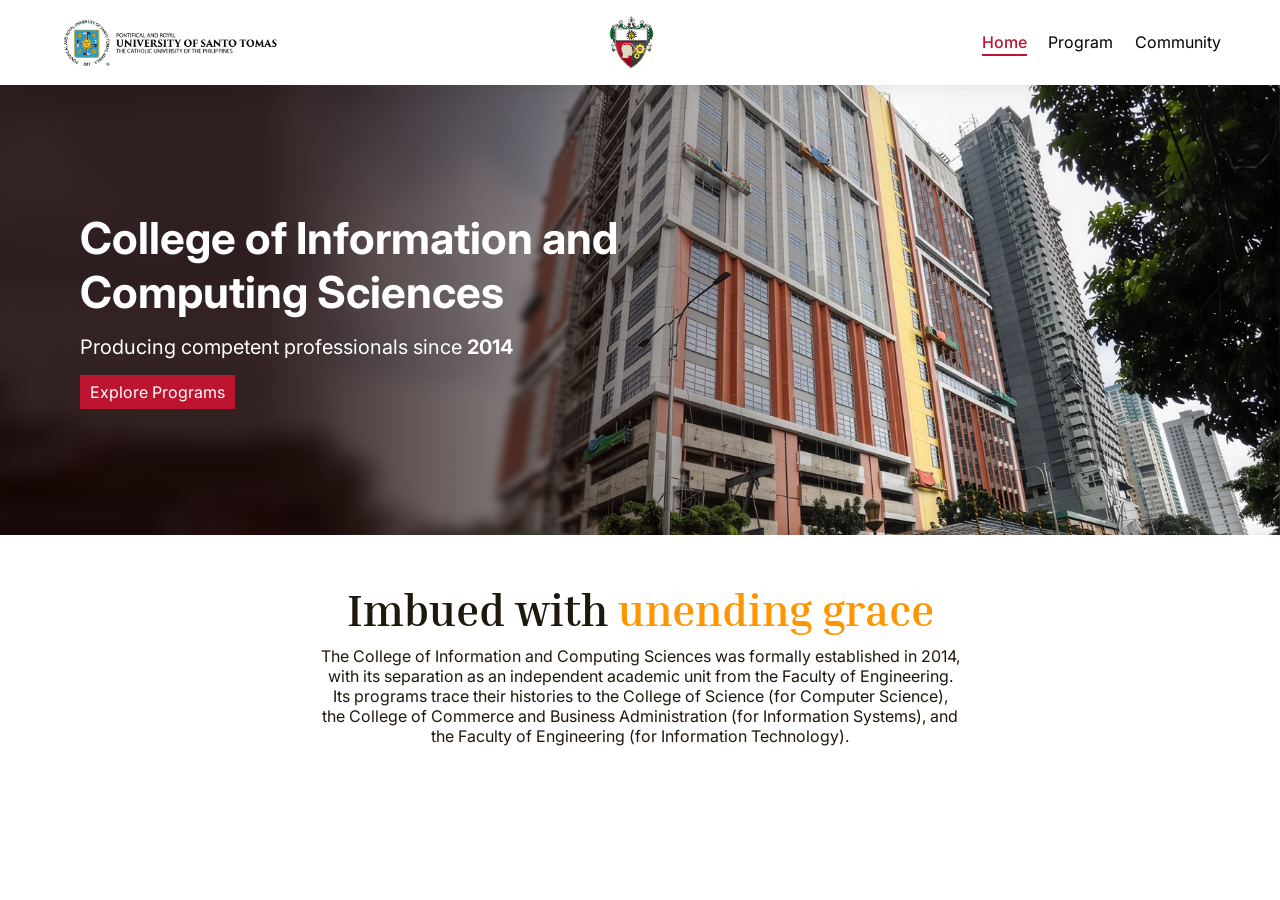
==== index.html @ 69fb6d8c "add button animation, import font, fix global css, add hero and content to index html" ====
<!DOCTYPE html>
<html lang="en">
<head>
    <meta charset="UTF-8">
    <meta name="viewport" content="width=device-width, initial-scale=1.0">
    <title>Home Test | UST CICS</title>
    <link rel="stylesheet" href="./css/global.css">
    <link rel="stylesheet" href="./css/index.css">
    <link rel="preconnect" href="https://fonts.googleapis.com">
    <link rel="preconnect" href="https://fonts.gstatic.com" crossorigin>
    <link href="https://fonts.googleapis.com/css2?family=Inria+Serif:ital,wght@0,300;0,400;0,700;1,300;1,400;1,700&family=Inter:ital,opsz,wght@0,14..32,100..900;1,14..32,100..900&display=swap" rel="stylesheet">
</head>
<body>
    <header>
        <img src="./public/ust logo.png" alt="UST Logo">
        <img src="./public/cics logo.png" alt="CICS Logo">
        <div class="headlinkcont">
            <div class="headlinkselected headlink">
                <a href="#">Home</a>
                <span class="selectedunderline underline"></span>
            </div>
            <div class="headlink">
                <a href="program">Program</a>
                <span class="underline"></span>
            </div>
            <div class="headlink">
                <a href="community">Community</a>
                <span class="underline"></span>
            </div>
        </div>
    </header>

    <section class="hero">
        <div class="bgGradient"></div>
        <div class="heroText">
            <h1>College of Information and Computing Sciences</h1>
            <p>Producing competent professionals since <b>2014</b></p>
            <div class="cta-button">
                <a href="#">Explore Programs</a>
                <span class="underline-button"></span>
            </div>
        </div>
    </section>
    <section class="aboutCICS">
        <div class="unending-grace-section">
            <h1>Imbued with <span class="yellowText">unending grace</span></h1>
            <p>The College of Information and Computing Sciences was formally established in 2014, with its separation as an independent academic unit from the Faculty of Engineering. Its programs trace their histories to the College of Science (for Computer Science), the College of Commerce and Business Administration (for Information Systems), and the Faculty of Engineering (for Information Technology).</p>
        </div>
    </section>
</body>
</html>
---- css/global.css ----
*{
    margin: 0;
    padding: 0;
    box-sizing: border-box;
    font-family: "Inter", sans-serif;
}

a{
    text-decoration: none;
    color: inherit;
}

header{
    display: flex;
    padding: 1rem 3.6875rem;
    justify-content: space-between;
    position: sticky;
    top: 0;
    align-items: center;
    align-self: stretch;
    background: rgba(255, 255, 255, 0.93);
    box-shadow: 0 -6px 29.1px 0 rgba(5, 5, 5, 0.14);
    backdrop-filter: blur(3px);
    flex: 1 0 0;
    z-index: 100;
}

.csslogo{
    width: 100%;
    display: flex;
}

.csslogo img{
    margin: auto;
}

header img{
    height: 3.3rem;
    width: auto;
}

.headlinkcont{
    display: flex;
    gap: 1.35rem;
}

.headlinkselected a{
    color: #BD142F !important;
    font-weight: 500;
}

.headlink{
    position: relative;

}

.headlinkcont a{
    color: #000000;
    text-decoration: none;
    font-size: 1rem;
    position: relative;
}

.selectedunderline {
    width: 100% !important;
}

.underline{
    content: "";
    position: absolute;
    bottom: -0.25rem;
    left: 0;
    width: 0%;
    height: 2px;
    background-color: #BD142F;
    transition: width 0.3s ease-in-out;
}


/* Base state for the active/selected tab */
.selectedunderline {
  width: 100%;
}

/* Hovering on headlink expands or changes the underline */
.headlink:hover .underline {
  width: 100%;
}

.headlink:hover a {
  color: #BD142F;
  text-decoration: none;
}

.cta-button{
    display: flex;
    padding: 0.4375rem 0.625rem;
    justify-content: center;
    align-items: center;
    gap: 0.625rem;
    color: #FFFFFF;
    background: #BD142F;
    cursor: pointer;
    position: relative;
}

.cta-button a{
    transition: .5s;
}

.cta-button:hover a{
    color: #BD142F;
    position: relative;
    z-index: 1;
}

.cta-button:hover{
    background: transparent;
}

.cta-button:hover .underline-button{
    width: 100%;
}
---- css/index.css ----
.hero{
    background-image: url('../public/cics building hero image.png');
    background-size: cover;
    height: 450px;
    display: grid;
    grid-template-columns: 1fr 1fr;
    padding: 0 5rem;
    align-items: center;
    position: relative;
}

.heroText{
    display: flex;
    width: 35rem;
    flex-direction: column;
    align-items: flex-start;
    gap: 1rem;
    position: relative;
    z-index: 1;
}

.heroText h1{
    color: #FFF;
    font-size: 2.75rem;
    font-style: normal;
    font-weight: 700;
    line-height: normal;
}

.heroText p{
    color: #FFF;
    font-size: 1.25rem;
    font-style: normal;
    line-height: normal;
}

.bgGradient{
    left: 0;
    top: 0;
    width: 70%;
    height: 100%;
    transform: scaleX(-1);
    content: " ";
    position: absolute;
    background: linear-gradient(270deg, rgba(20, 1, 1, 0.86) 29.24%, rgba(48, 3, 3, 0.00) 100%);
}

.underline-button{
    position: absolute;
    bottom: 0;
    left: 0;
    width: 0;
    transition: .5s;
    height: 100%;
    background: #fff;
}

.unending-grace-section{
    display: flex;
    max-width: 40rem;
    text-align: center;
    width: 90%;
    padding: 3rem 0;
    flex-direction: column;
    align-items: center;
    gap: 0.625rem;
    margin: auto;
}

.unending-grace-section h1, .unending-grace-section span{
    color: #1F180D;
    text-align: center;
    font-family: "Inria Serif", serif;
    font-size: 2.75rem;
    font-style: normal;
    font-weight: 700;
    line-height: normal;
}

.unending-grace-section span{
    color: #FF9500;
}

.unending-grace-section p{
    color: #1F180D;
    font-size: 1rem;
    font-style: normal;
    font-weight: 400;
    line-height: normal;
}
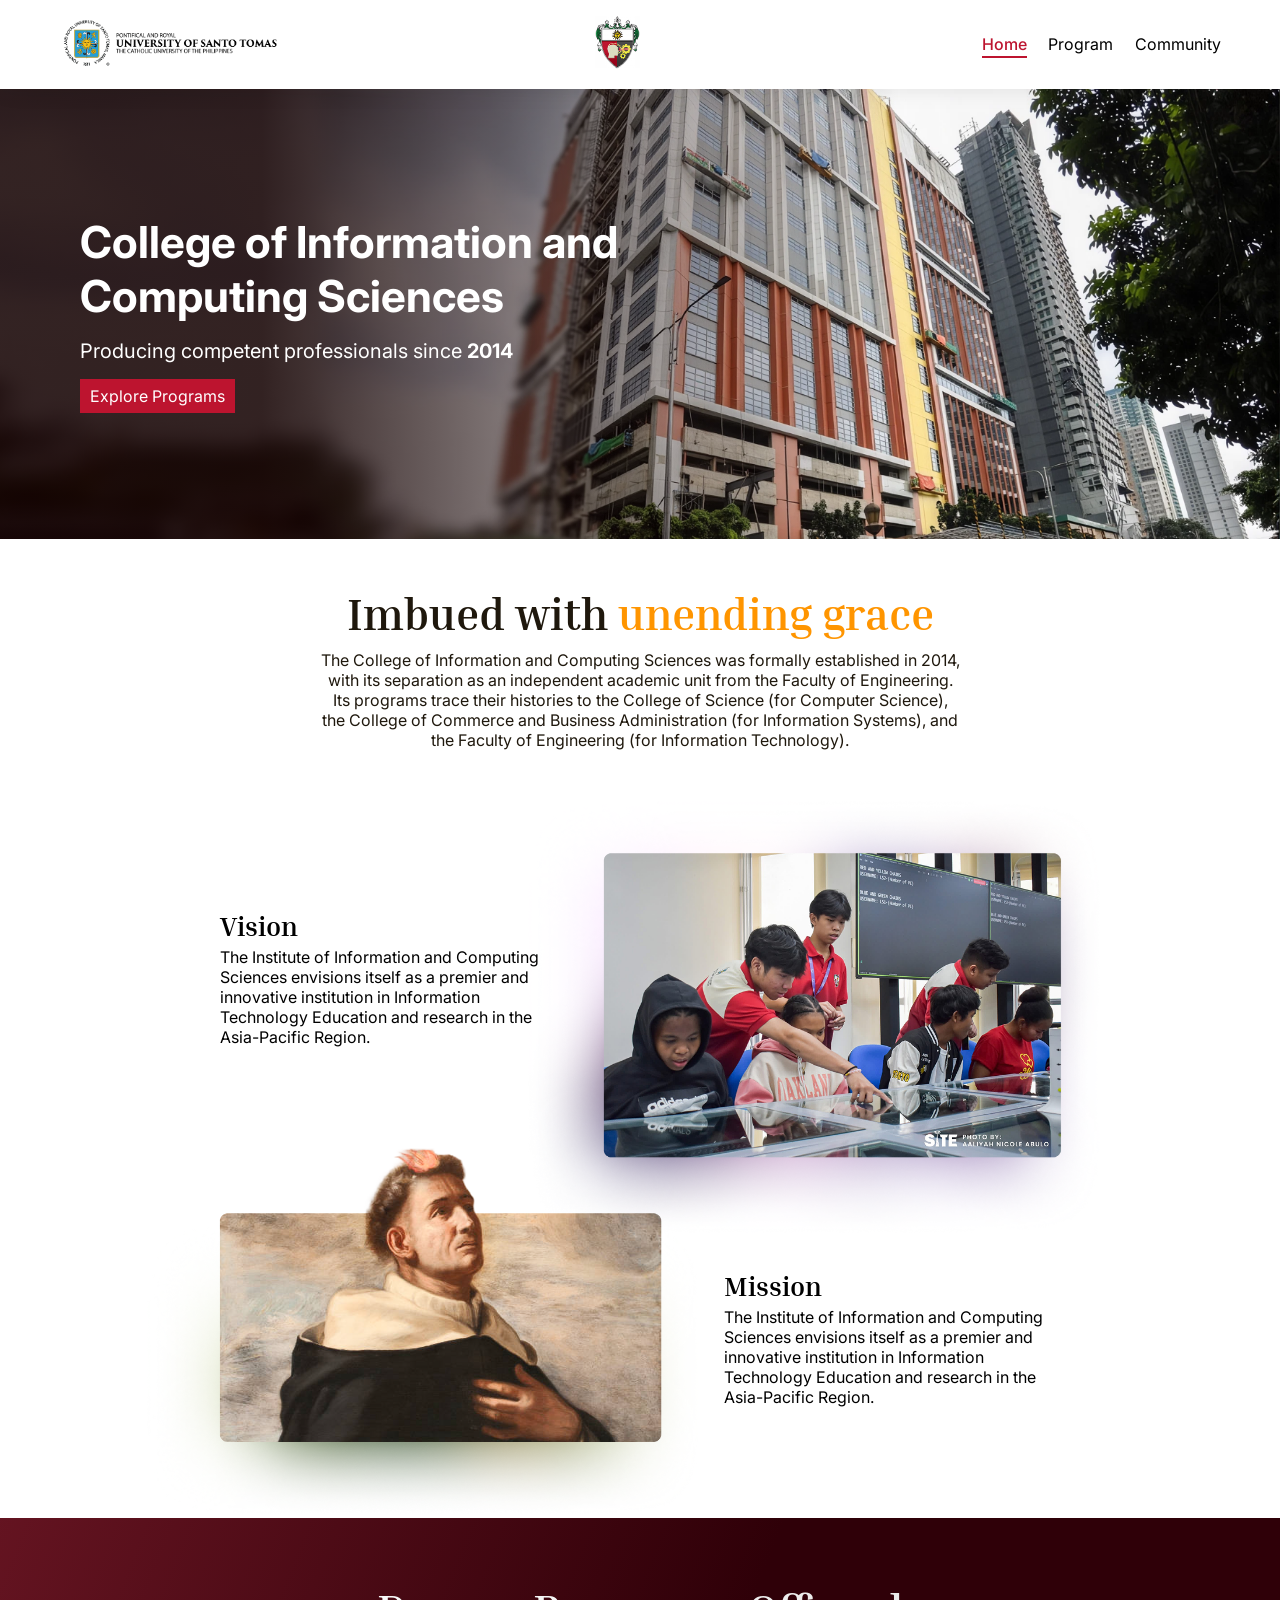
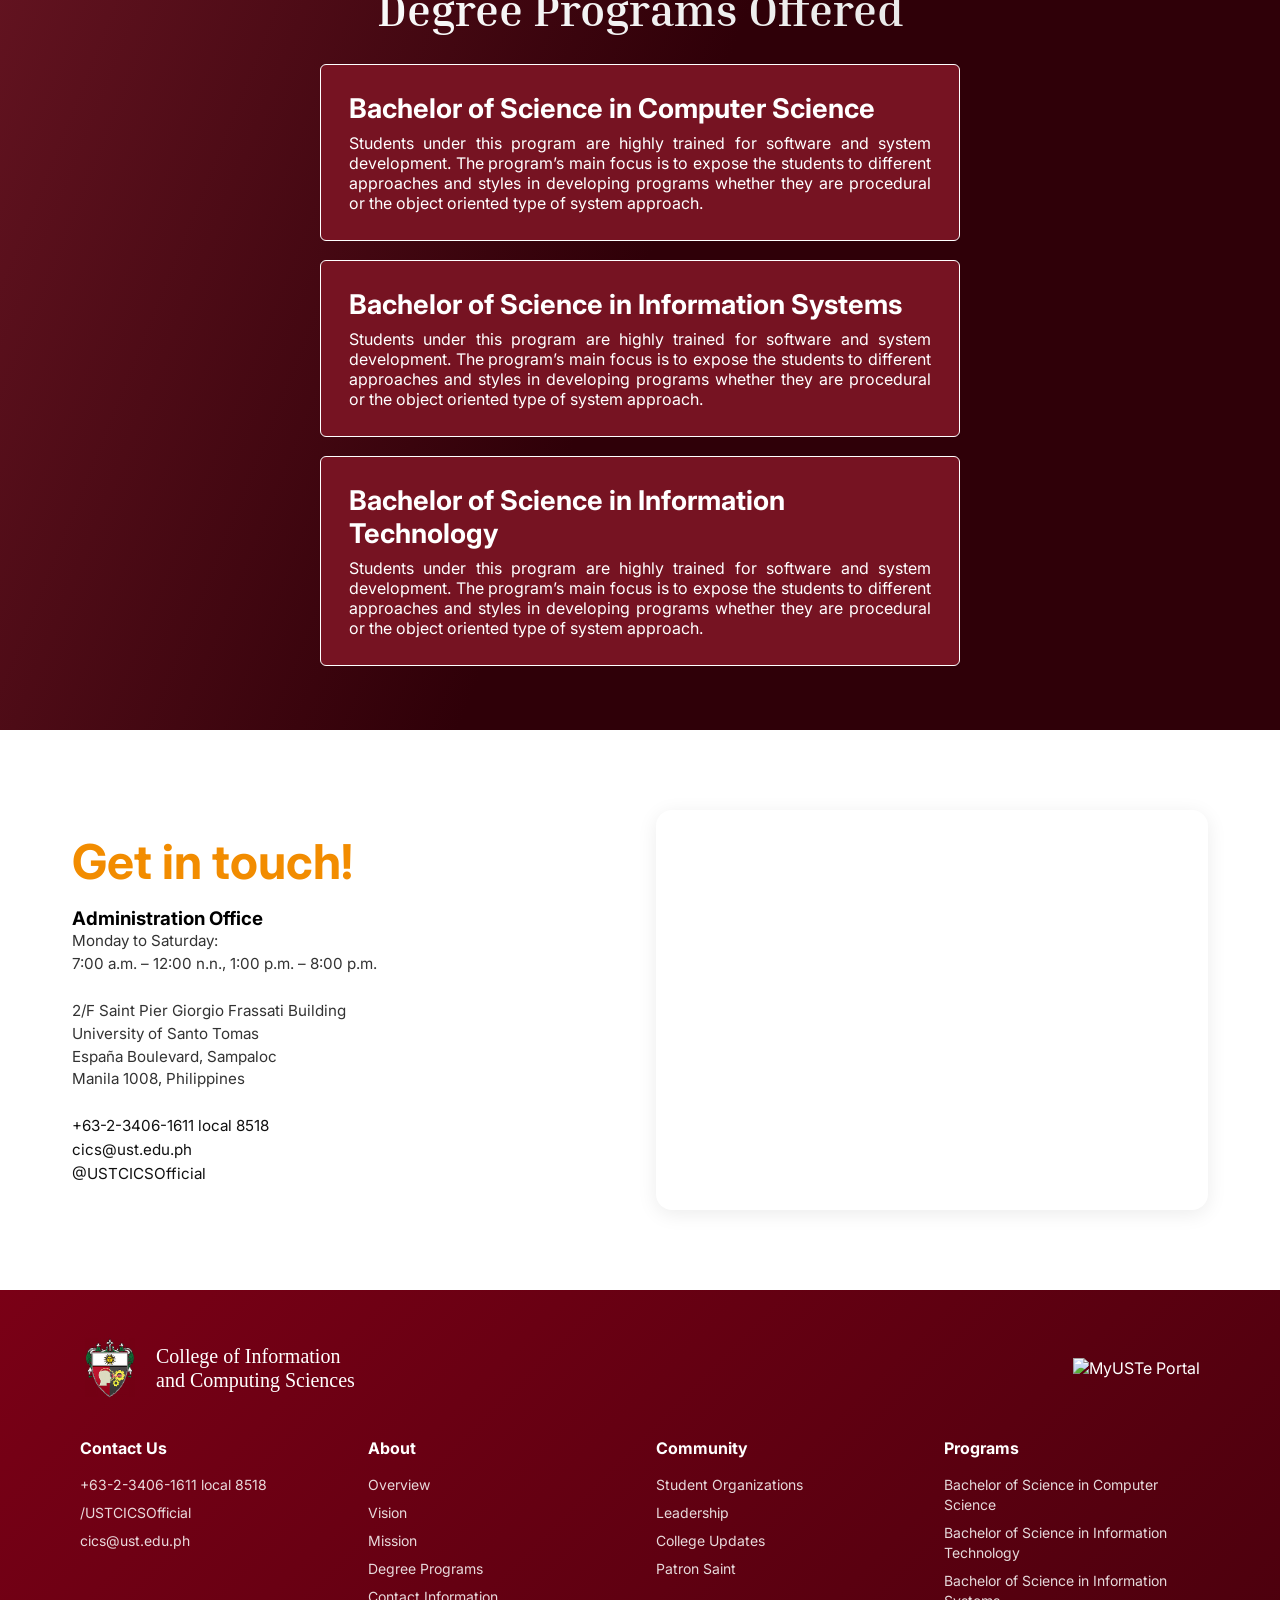
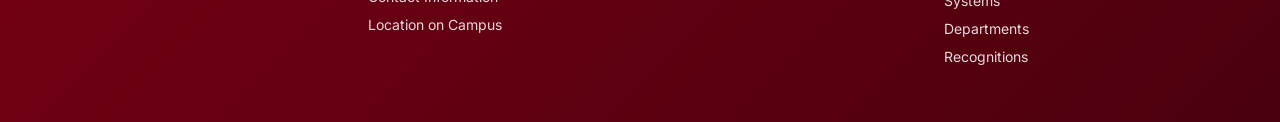
==== commit 6744b464: "added responsive design on global.css and index.css. polish index.html" ====
--- a/index.html
+++ b/index.html
@@ -5,15 +5,19 @@
     <meta name="viewport" content="width=device-width, initial-scale=1.0">
     <title>Home Test | UST CICS</title>
     <link rel="stylesheet" href="./css/global.css">
-    <link rel="stylesheet" href="./css/index.css">
     <link rel="preconnect" href="https://fonts.googleapis.com">
     <link rel="preconnect" href="https://fonts.gstatic.com" crossorigin>
     <link href="https://fonts.googleapis.com/css2?family=Inria+Serif:ital,wght@0,300;0,400;0,700;1,300;1,400;1,700&family=Inter:ital,opsz,wght@0,14..32,100..900;1,14..32,100..900&display=swap" rel="stylesheet">
+    <link rel="stylesheet" href="./css/index.css">
 </head>
 <body>
     <header>
-        <img src="./public/ust logo.png" alt="UST Logo">
-        <img src="./public/cics logo.png" alt="CICS Logo">
+        <div class="logo-cont">
+            <a href="./index.html">
+                <img src="./public/ust logo.png" alt="UST Logo">
+            </a>
+            <img src="./public/cics logo.png" alt="CICS Logo">
+        </div>
         <div class="headlinkcont">
             <div class="headlinkselected headlink">
                 <a href="#">Home</a>
@@ -47,5 +51,143 @@
             <p>The College of Information and Computing Sciences was formally established in 2014, with its separation as an independent academic unit from the Faculty of Engineering. Its programs trace their histories to the College of Science (for Computer Science), the College of Commerce and Business Administration (for Information Systems), and the Faculty of Engineering (for Information Technology).</p>
         </div>
     </section>
+    <section class="mv-container">
+        <div class="mv-imgtext-cont">
+            <div class="mv-textcont">
+                <h2>Vision</h2>
+                <p>The Institute of Information and Computing Sciences envisions itself as a premier and innovative institution in Information Technology Education and research in the Asia-Pacific Region.</p>
+            </div>
+            <div class="mv-imagecont mv-imagecont-1">
+                <img style="right:-45px;" src="./public/image%20vision.png" alt="Saint Vincent Ferrer">
+            </div>
+        </div>
+        <div class="mv-imgtext-cont">
+            <div class="mv-imagecont mv-imagecont-2">
+                <img style="bottom: 0; right:0px;" src="./public/image%20mission.png" alt="Saint Vincent Ferrer">
+            </div>
+            <div class="mv-textcont">
+                <h2>Mission</h2>
+                <p>The Institute of Information and Computing Sciences envisions itself as a premier and innovative institution in Information Technology Education and research in the Asia-Pacific Region.</p>
+            </div>
+        </div>
+    </section>
+
+    <section class="degrees-offered-cont">
+        <h1>Degree Programs Offered</h1>
+        <div class="degrees-offered-inner">
+            <div class="degrees-offered-chip">
+                <h2>Bachelor of Science in Computer Science</h2>
+                <p>Students under this program are highly trained for software and system development. The program’s main focus is to expose the students to different approaches and styles in developing programs whether they are procedural or the object oriented type of system approach.</p>
+            </div>
+            <div class="degrees-offered-chip">
+                <h2>Bachelor of Science in Information Systems</h2>
+                <p>Students under this program are highly trained for software and system development. The program’s main focus is to expose the students to different approaches and styles in developing programs whether they are procedural or the object oriented type of system approach.</p>
+            </div>
+            <div class="degrees-offered-chip">
+                <h2>Bachelor of Science in Information Technology</h2>
+                <p>Students under this program are highly trained for software and system development. The program’s main focus is to expose the students to different approaches and styles in developing programs whether they are procedural or the object oriented type of system approach.</p>
+            </div>
+
+        </div>
+    </section>
+
+    <section class="contact-section">
+        <div class="contact-info">
+            <h1 class="yellowText title">Get in touch!</h1>
+
+            <div class="office-details">
+                <h3>Administration Office</h3>
+                <p class="hours">
+                    Monday to Saturday:<br>
+                    7:00 a.m. – 12:00 n.n., 1:00 p.m. – 8:00 p.m.
+                </p>
+
+                <address class="address">
+                    2/F Saint Pier Giorgio Frassati Building<br>
+                    University of Santo Tomas<br>
+                    España Boulevard, Sampaloc<br>
+                    Manila 1008, Philippines
+                </address>
+
+                <ul class="contact-list">
+                    <li><a href="tel:+63234061611,8518">+63-2-3406-1611 local 8518</a></li>
+                    <li><a href="mailto:cics@ust.edu.ph">cics@ust.edu.ph</a></li>
+                    <li><a href="https://facebook.com/USTCICSOfficial" target="_blank" rel="noopener noreferrer">@USTCICSOfficial</a></li>
+                </ul>
+            </div>
+        </div>
+
+        <div class="map-wrapper">
+            <iframe
+                    src="https://www.google.com/maps/embed?pb=!1m18!1m12!1m3!1d3860.828465020738!2d120.98973401026595!3d14.608845576816677!2m3!1f0!2f0!3f0!3m2!1i1024!2i768!4f13.1!3m3!1m2!1s0x3397c9ba1de029e7%3A0xdfba8380a7b4eee4!2sSaint%20Pier%20Giorgio%20Frassati%20Building!5e0!3m2!1sen!2sph!4v1790394817296!5m2!1sen!2sph"
+                    loading="lazy"
+                    referrerpolicy="strict-origin-when-cross-origin">
+            </iframe>
+        </div>
+    </section>
+
+    <footer class="site-footer">
+        <!-- Top Branding Bar -->
+        <div class="footer-top">
+            <div class="brand">
+                <img src="./public/cics%20logo.png" alt="CICS Logo" class="brand-logo">
+                <span class="brand-text">
+                    College of Information<br>and Computing Sciences
+                </span>
+            </div>
+            <div class="portal-link">
+                <img src="./public/myuste%20portal%20logo.png" alt="MyUSTe Portal" class="portal-logo">
+            </div>
+        </div>
+
+        <!-- Links Grid -->
+        <div class="footer-grid">
+            <!-- Contact Column -->
+            <div class="footer-col">
+                <h3 class="footer-heading">Contact Us</h3>
+                <ul class="footer-links">
+                    <li><a href="tel:+63234061611,8518">+63-2-3406-1611 local 8518</a></li>
+                    <li><a href="https://facebook.com/USTCICSOfficial" target="_blank" rel="noopener noreferrer">/USTCICSOfficial</a></li>
+                    <li><a href="mailto:cics@ust.edu.ph">cics@ust.edu.ph</a></li>
+                </ul>
+            </div>
+
+            <!-- About Column -->
+            <div class="footer-col">
+                <h3 class="footer-heading">About</h3>
+                <ul class="footer-links">
+                    <li><a href="#">Overview</a></li>
+                    <li><a href="#">Vision</a></li>
+                    <li><a href="#">Mission</a></li>
+                    <li><a href="#">Degree Programs</a></li>
+                    <li><a href="#">Contact Information</a></li>
+                    <li><a href="#">Location on Campus</a></li>
+                </ul>
+            </div>
+
+            <!-- Community Column -->
+            <div class="footer-col">
+                <h3 class="footer-heading">Community</h3>
+                <ul class="footer-links">
+                    <li><a href="#">Student Organizations</a></li>
+                    <li><a href="#">Leadership</a></li>
+                    <li><a href="#">College Updates</a></li>
+                    <li><a href="#">Patron Saint</a></li>
+                </ul>
+            </div>
+
+            <!-- Programs Column -->
+            <div class="footer-col">
+                <h3 class="footer-heading">Programs</h3>
+                <ul class="footer-links">
+                    <li><a href="#">Bachelor of Science in Computer Science</a></li>
+                    <li><a href="#">Bachelor of Science in Information Technology</a></li>
+                    <li><a href="#">Bachelor of Science in Information Systems</a></li>
+                    <li><a href="#">Departments</a></li>
+                    <li><a href="#">Recognitions</a></li>
+                </ul>
+            </div>
+        </div>
+    </footer>
 </body>
 </html>
--- a/css/global.css
+++ b/css/global.css
@@ -34,6 +34,12 @@
     margin: auto;
 }
 
+header .logo-cont{
+    display: flex;
+    width: 50%;
+    justify-content: space-between;
+}
+
 header img{
     height: 3.3rem;
     width: auto;
@@ -70,7 +76,7 @@
     position: absolute;
     bottom: -0.25rem;
     left: 0;
-    width: 0%;
+    width: 0;
     height: 2px;
     background-color: #BD142F;
     transition: width 0.3s ease-in-out;
@@ -120,4 +126,125 @@
 
 .cta-button:hover .underline-button{
     width: 100%;
+}
+
+.yellowText{
+    color: #FF9500;
+}
+
+
+.site-footer {
+    /* Rich gradient background matching mockup */
+    background: linear-gradient(135deg, #7a0016 0%, #4a000d 100%);
+    color: #ffffff;
+    padding: 3rem 5rem;
+    font-family: system-ui, -apple-system, sans-serif;
+}
+
+/* Header/Branding section */
+.footer-top {
+    display: flex;
+    justify-content: space-between;
+    align-items: center;
+    margin-bottom: 2.5rem;
+}
+
+.brand {
+    display: flex;
+    align-items: center;
+    gap: 1rem;
+}
+
+.brand-logo {
+    width: 60px;
+    height: 60px;
+    object-fit: contain;
+}
+
+.brand-text {
+    font-size: 1.25rem;
+    font-family: Georgia, serif; /* Serif font matching header branding */
+    line-height: 1.2;
+}
+
+.portal-logo {
+    height: 38px;
+    object-fit: contain;
+}
+
+/* Layout Columns */
+.footer-grid {
+    display: grid;
+    grid-template-columns: repeat(4, 1fr);
+    gap: 2rem;
+}
+
+.footer-heading {
+    font-size: 1rem;
+    font-weight: 700;
+    margin-bottom: 1rem;
+    color: #ffffff;
+}
+
+.footer-links {
+    list-style: none;
+    padding: 0;
+    margin: 0;
+}
+
+.footer-links li {
+    margin-bottom: 0.5rem;
+}
+
+.footer-links a {
+    color: rgba(255, 255, 255, 0.85);
+    text-decoration: none;
+    font-size: 0.875rem;
+    transition: color 0.2s ease;
+}
+
+.footer-links a:hover {
+    color: #ffffff;
+    text-decoration: underline;
+}
+
+/* Responsive adjustments */
+@media (max-width: 900px) {
+    .footer-grid {
+        grid-template-columns: repeat(2, 1fr);
+    }
+}
+
+@media (max-width: 700px) {
+    header{
+        flex-direction: column;
+        row-gap: 15px;
+        padding: 1rem 1.6rem;
+    }
+
+    header .logo-cont{
+        width: 100%;
+    }
+
+    .headlinkcont{
+        width: 100%;
+        padding: 0 2rem;
+        justify-content: space-between;
+    }
+}
+
+@media (max-width: 600px) {
+    .footer-top {
+        flex-direction: column;
+        align-items: center;
+        gap: 1.5rem;
+    }
+
+    .site-footer{
+        padding: 3rem 2.5rem
+    }
+
+    .footer-grid {
+        grid-template-columns: 1fr;
+    }
 }
--- a/css/index.css
+++ b/css/index.css
@@ -87,4 +87,249 @@
     font-style: normal;
     font-weight: 400;
     line-height: normal;
+}
+
+.mv-container{
+    display: flex;
+    flex-direction: column;
+    max-width: 840px;
+    margin: 0 auto;
+    width: 90%;
+}
+
+.mv-container h2{
+    font-family: "Inria Serif", serif;
+    font-size: 1.7rem;
+}
+
+.mv-container p{
+    font-size: 1rem;
+    margin-top: 5px;
+}
+
+.mv-textcont{
+    flex:1;
+    align-self: center;
+}
+
+.mv-imagecont{
+    width: 60%;
+    height: 360px;
+    position: relative;
+}
+
+.mv-imagecont img{
+    position:absolute;
+    max-width: 115%;
+}
+
+.mv-imgtext-cont{
+    display: flex;
+}
+
+.degrees-offered-cont{
+    display: flex;
+    padding: 4rem 0;
+    flex-direction: column;
+    align-items: center;
+    gap: 1.75rem;
+    align-self: stretch;
+    background: linear-gradient(112deg, #781B2A -18.59%, #2F0008 48.91%);
+    color: white;
+}
+
+.degrees-offered-cont h1{
+    text-align: center;
+    font-family: "Inria Serif", serif;
+    font-size: 2.8125rem;
+    font-weight: 700;
+    background: linear-gradient(90deg, #F9F9F9 0.4%, #E9E9E9 103.04%);
+    background-clip: text;
+    -webkit-background-clip: text;
+    -webkit-text-fill-color: transparent;
+}
+
+.degrees-offered-inner{
+    display: flex;
+    width: 90%;
+    max-width: 40rem;
+    flex-direction: column;
+    align-items: flex-start;
+    gap: 1.1875rem;
+}
+
+.degrees-offered-chip{
+    display: flex;
+    padding: 1.6875rem 1.75rem;
+    flex-direction: column;
+    justify-content: center;
+    align-items: center;
+    gap: 0.5rem;
+    align-self: stretch;
+    border-radius: 0.375rem;
+    border: 1px solid #FFF;
+    background: #761322;
+}
+
+.degrees-offered-chip h2{
+    width: 100%;
+    color: #FFF;
+    font-size: 1.7rem;
+    font-weight: 700;
+}
+
+.degrees-offered-chip p{
+    color: #FFF;
+    text-align: justify;
+    font-size: 1rem;
+}
+/* Base Layout Styles */
+.contact-section {
+    display: flex;
+    align-items: center;
+    justify-content: space-between;
+    gap: 2rem;
+    max-width: 1200px;
+    margin: 0 auto;
+    padding: 5rem 2rem;
+    font-family: system-ui, -apple-system, sans-serif;
+}
+
+.contact-info {
+    flex: 1;
+}
+
+.title {
+    color: #f28c00; /* Warm orange matching mockup */
+    font-size: 3rem;
+    font-weight: 700;
+    margin-bottom: 1rem;
+}
+
+.office-details h2 {
+    font-size: 1.1rem;
+    font-weight: 700;
+    color: #111;
+    margin-bottom: 0.25rem;
+}
+
+.office-details p,
+.office-details address {
+    font-style: normal;
+    color: #333;
+    line-height: 1.5;
+    margin-bottom: 1.5rem;
+    font-size: 0.95rem;
+}
+
+.contact-list {
+    list-style: none;
+    padding: 0;
+    margin: 0;
+}
+
+.contact-list li {
+    margin-bottom: 0.25rem;
+}
+
+.contact-list a {
+    color: #111;
+    text-decoration: none;
+    font-size: 0.95rem;
+}
+
+.contact-list a:hover {
+    text-decoration: underline;
+}
+
+/* Map Wrapper & Styling */
+.map-wrapper {
+    flex: 1;
+    height: 400px;
+    border-radius: 16px; /* Rounded corners matching mockup */
+    overflow: hidden;
+    box-shadow: 0 4px 20px rgba(0, 0, 0, 0.08);
+}
+
+.map-wrapper iframe {
+    width: 100%;
+    height: 100%;
+    border: 0;
+    pointer-events: none; /* Disables drag/zoom controls */
+}
+
+/* Responsive collapse for small screens */
+@media (max-width: 768px) {
+    .contact-section {
+        flex-direction: column;
+    }
+
+    .map-wrapper {
+        width: 100%;
+        height: 300px;
+    }
+}
+
+
+@media (max-width: 700px) {
+    .mv-imgtext-cont{
+        flex-direction: column;
+    }
+    .mv-imgtext-cont:nth-child(2){
+        flex-direction: column-reverse;
+    }
+    .mv-container{
+        max-width: 24rem;
+        text-align: center;
+    }
+    .mv-imagecont{
+        position: relative;
+        width: 100%;
+        height: fit-content;
+    }
+    .mv-imagecont img{
+        position: relative;
+        width: 130%;
+        height: fit-content;
+    }
+    .mv-imagecont-1 img{
+        transform: translate(-85px,10px);
+    }
+    .mv-imagecont-2 img{
+        transform: translate(-35px,10px);
+    }
+    h1, h1 span{
+        font-size: 2rem !important;
+    }
+
+    h2{
+        font-size: 1.5rem !important;
+    }
+
+    h3{
+        font-size: 1.2rem !important;
+    }
+
+    .contact-section{
+        align-items: baseline;
+    }
+    .hero{
+        padding: 4rem 2rem;
+        display: flex;
+        background-position: center;
+    }
+    .heroText{
+        align-items: center;
+        width: 100%;
+        text-align: center;
+    }
+
+    .map-wrapper{
+        height: 30%;
+    }
+
+    .bgGradient{
+        background: linear-gradient(270deg, rgba(20, 1, 1, 0.86) 29.24%, rgba(48, 3, 3, 0.00) 100%);
+        width: 500px;
+    }
 }
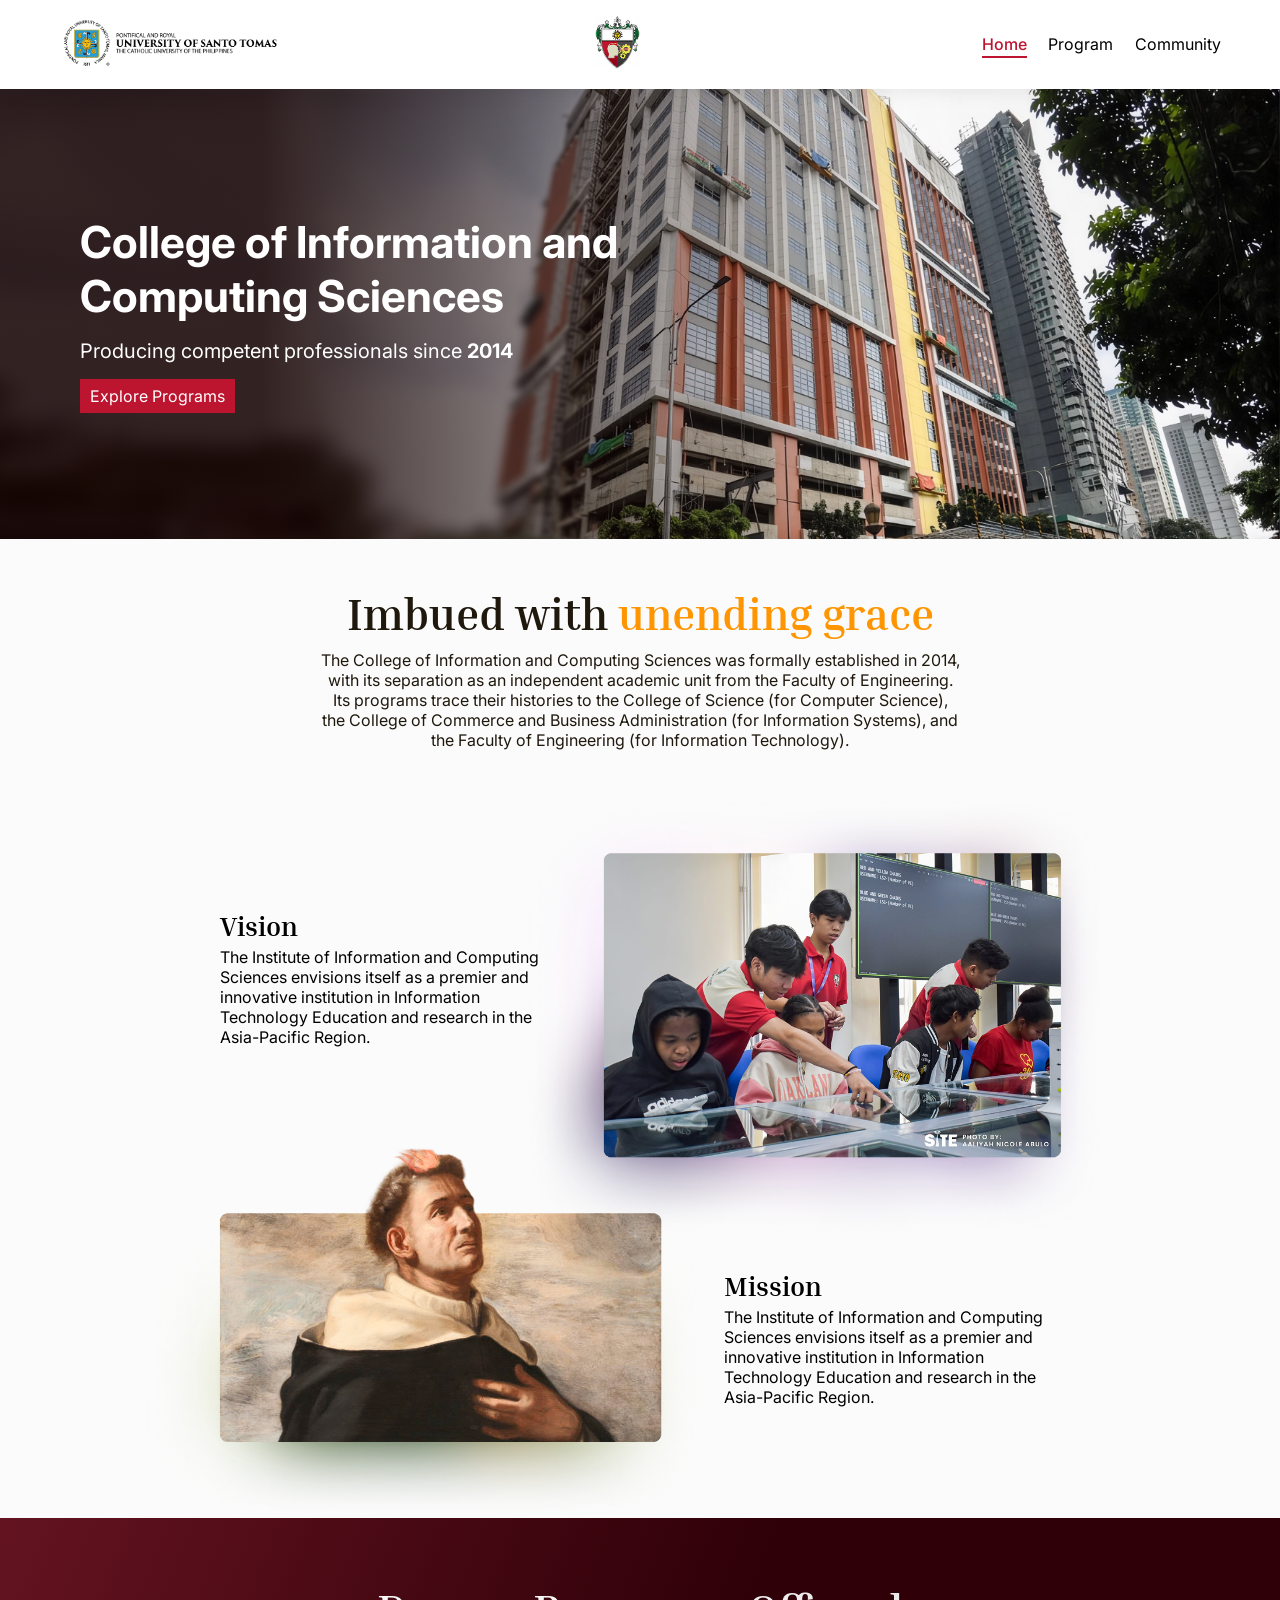
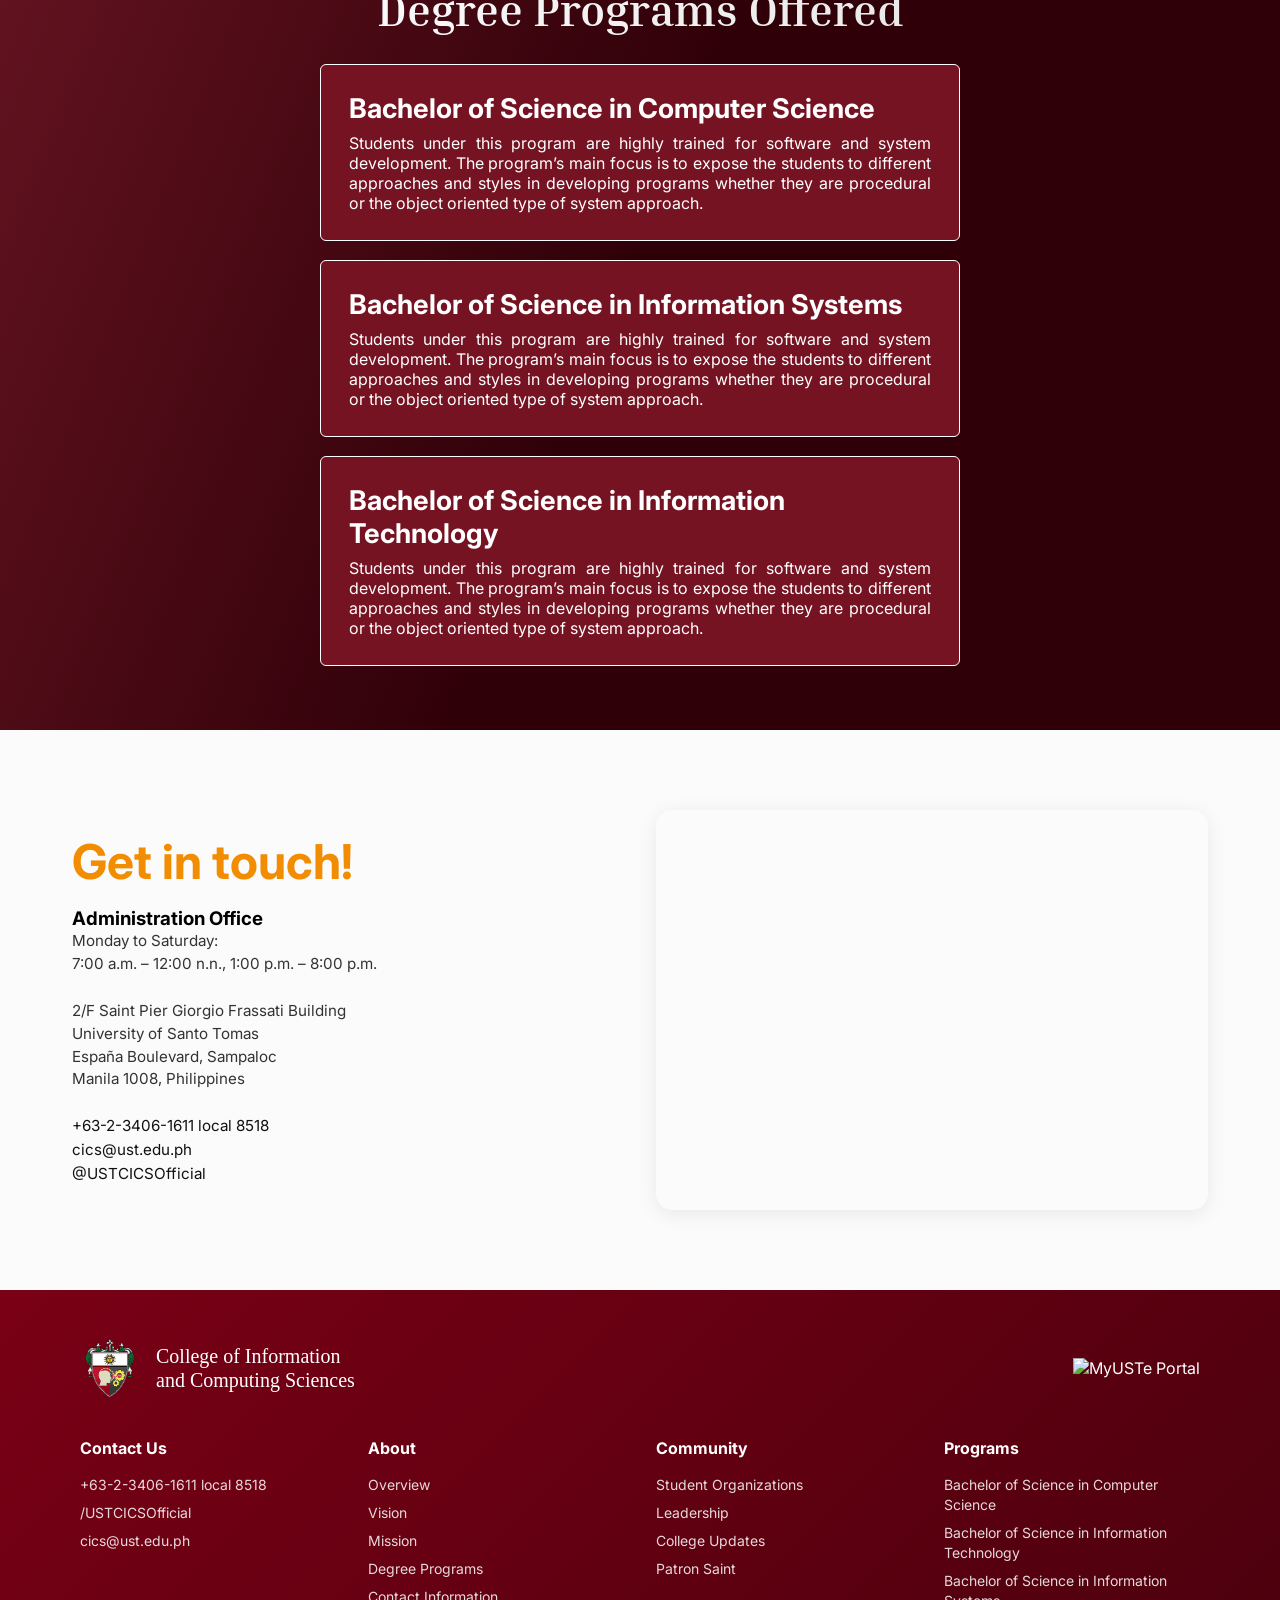
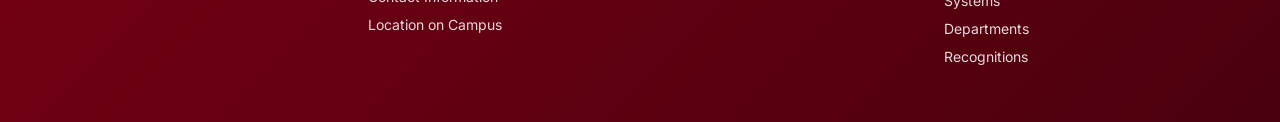
==== commit d42b0587: "Placed footer ids in the index and program html." ====
--- a/index.html
+++ b/index.html
@@ -24,11 +24,11 @@
                 <span class="selectedunderline underline"></span>
             </div>
             <div class="headlink">
-                <a href="program">Program</a>
+                <a href="./program.html">Program</a>
                 <span class="underline"></span>
             </div>
             <div class="headlink">
-                <a href="community">Community</a>
+                <a href="./community.html">Community</a>
                 <span class="underline"></span>
             </div>
         </div>
@@ -127,7 +127,6 @@
     </section>
 
     <footer class="site-footer">
-        <!-- Top Branding Bar -->
         <div class="footer-top">
             <div class="brand">
                 <img src="./public/cics%20logo.png" alt="CICS Logo" class="brand-logo">
@@ -140,9 +139,7 @@
             </div>
         </div>
 
-        <!-- Links Grid -->
         <div class="footer-grid">
-            <!-- Contact Column -->
             <div class="footer-col">
                 <h3 class="footer-heading">Contact Us</h3>
                 <ul class="footer-links">
@@ -152,39 +149,36 @@
                 </ul>
             </div>
 
-            <!-- About Column -->
             <div class="footer-col">
                 <h3 class="footer-heading">About</h3>
                 <ul class="footer-links">
-                    <li><a href="#">Overview</a></li>
-                    <li><a href="#">Vision</a></li>
-                    <li><a href="#">Mission</a></li>
-                    <li><a href="#">Degree Programs</a></li>
-                    <li><a href="#">Contact Information</a></li>
-                    <li><a href="#">Location on Campus</a></li>
+                    <li><a href="/index.html#overview">Overview</a></li>
+                    <li><a href="/index.html#vision">Vision</a></li>
+                    <li><a href="/index.html#mission">Mission</a></li>
+                    <li><a href="/program.html#degree-programs">Degree Programs</a></li>
+                    <li><a href="/index.html#contact-info">Contact Information</a></li>
+                    <li><a href="/index.html#location">Location on Campus</a></li>
                 </ul>
             </div>
 
-            <!-- Community Column -->
             <div class="footer-col">
                 <h3 class="footer-heading">Community</h3>
                 <ul class="footer-links">
-                    <li><a href="#">Student Organizations</a></li>
-                    <li><a href="#">Leadership</a></li>
-                    <li><a href="#">College Updates</a></li>
-                    <li><a href="#">Patron Saint</a></li>
+                      <li><a href="/community.html#student-organizations">Student Organizations</a></li>
+                    <li><a href="/community.html#leadership">Leadership</a></li>
+                    <li><a href="/community.html#updates">College Updates</a></li>
+                    <li><a href="/community.html#patron-saint">Patron Saint</a></li>
                 </ul>
             </div>
 
-            <!-- Programs Column -->
             <div class="footer-col">
                 <h3 class="footer-heading">Programs</h3>
                 <ul class="footer-links">
-                    <li><a href="#">Bachelor of Science in Computer Science</a></li>
-                    <li><a href="#">Bachelor of Science in Information Technology</a></li>
-                    <li><a href="#">Bachelor of Science in Information Systems</a></li>
-                    <li><a href="#">Departments</a></li>
-                    <li><a href="#">Recognitions</a></li>
+                    <li><a href="/program.html#bscs">Bachelor of Science in Computer Science</a></li>
+                    <li><a href="/program.html#bsit">Bachelor of Science in Information Technology</a></li>
+                    <li><a href="/program.html#bsis">Bachelor of Science in Information Systems</a></li>
+                    <li><a href="/program.html#departments">Departments</a></li>
+                    <li><a href="/program.html#recognitions">Recognitions</a></li>
                 </ul>
             </div>
         </div>
--- a/css/global.css
+++ b/css/global.css
@@ -4,6 +4,11 @@
     box-sizing: border-box;
     font-family: "Inter", sans-serif;
 }
+
+body {
+    background-color: #fbfbfb;
+}
+
 
 a{
     text-decoration: none;
@@ -97,9 +102,8 @@
   color: #BD142F;
   text-decoration: none;
 }
-
-.cta-button{
-    display: flex;
+.cta-button {
+    display: inline-flex;
     padding: 0.4375rem 0.625rem;
     justify-content: center;
     align-items: center;
@@ -110,24 +114,36 @@
     position: relative;
 }
 
-.cta-button a{
+.cta-button a {
     transition: .5s;
-}
-
-.cta-button:hover a{
+    color: inherit;
+    text-decoration: none;
+    white-space: nowrap;
+}
+
+.underline-button {
+    position: absolute;
+    bottom: 0;
+    left: 0;
+    height: 2px;
+    width: 0;
+    background: #BD142F;
+    transition: width 0.5s ease;
+}
+
+.cta-button:hover a {
     color: #BD142F;
     position: relative;
     z-index: 1;
 }
 
-.cta-button:hover{
+.cta-button:hover {
     background: transparent;
 }
 
-.cta-button:hover .underline-button{
+.cta-button:hover .underline-button {
     width: 100%;
 }
-
 .yellowText{
     color: #FF9500;
 }
@@ -208,6 +224,26 @@
     text-decoration: underline;
 }
 
+.heading-big-red{
+    background: #BD142F;
+    display: flex;
+    width: fit-content;
+    color: #ffffff;
+    padding: 0.4375rem 0.625rem;
+    justify-content: center;
+    align-items: center;
+    gap: 0.625rem;
+    margin: auto;
+}
+
+.heading-big-red h1{
+    font-family: "Inria Serif", serif;
+    color: #FFF;
+    text-align: center;
+    font-size: 2.1875rem;
+    font-weight: 700;
+}
+
 /* Responsive adjustments */
 @media (max-width: 900px) {
     .footer-grid {
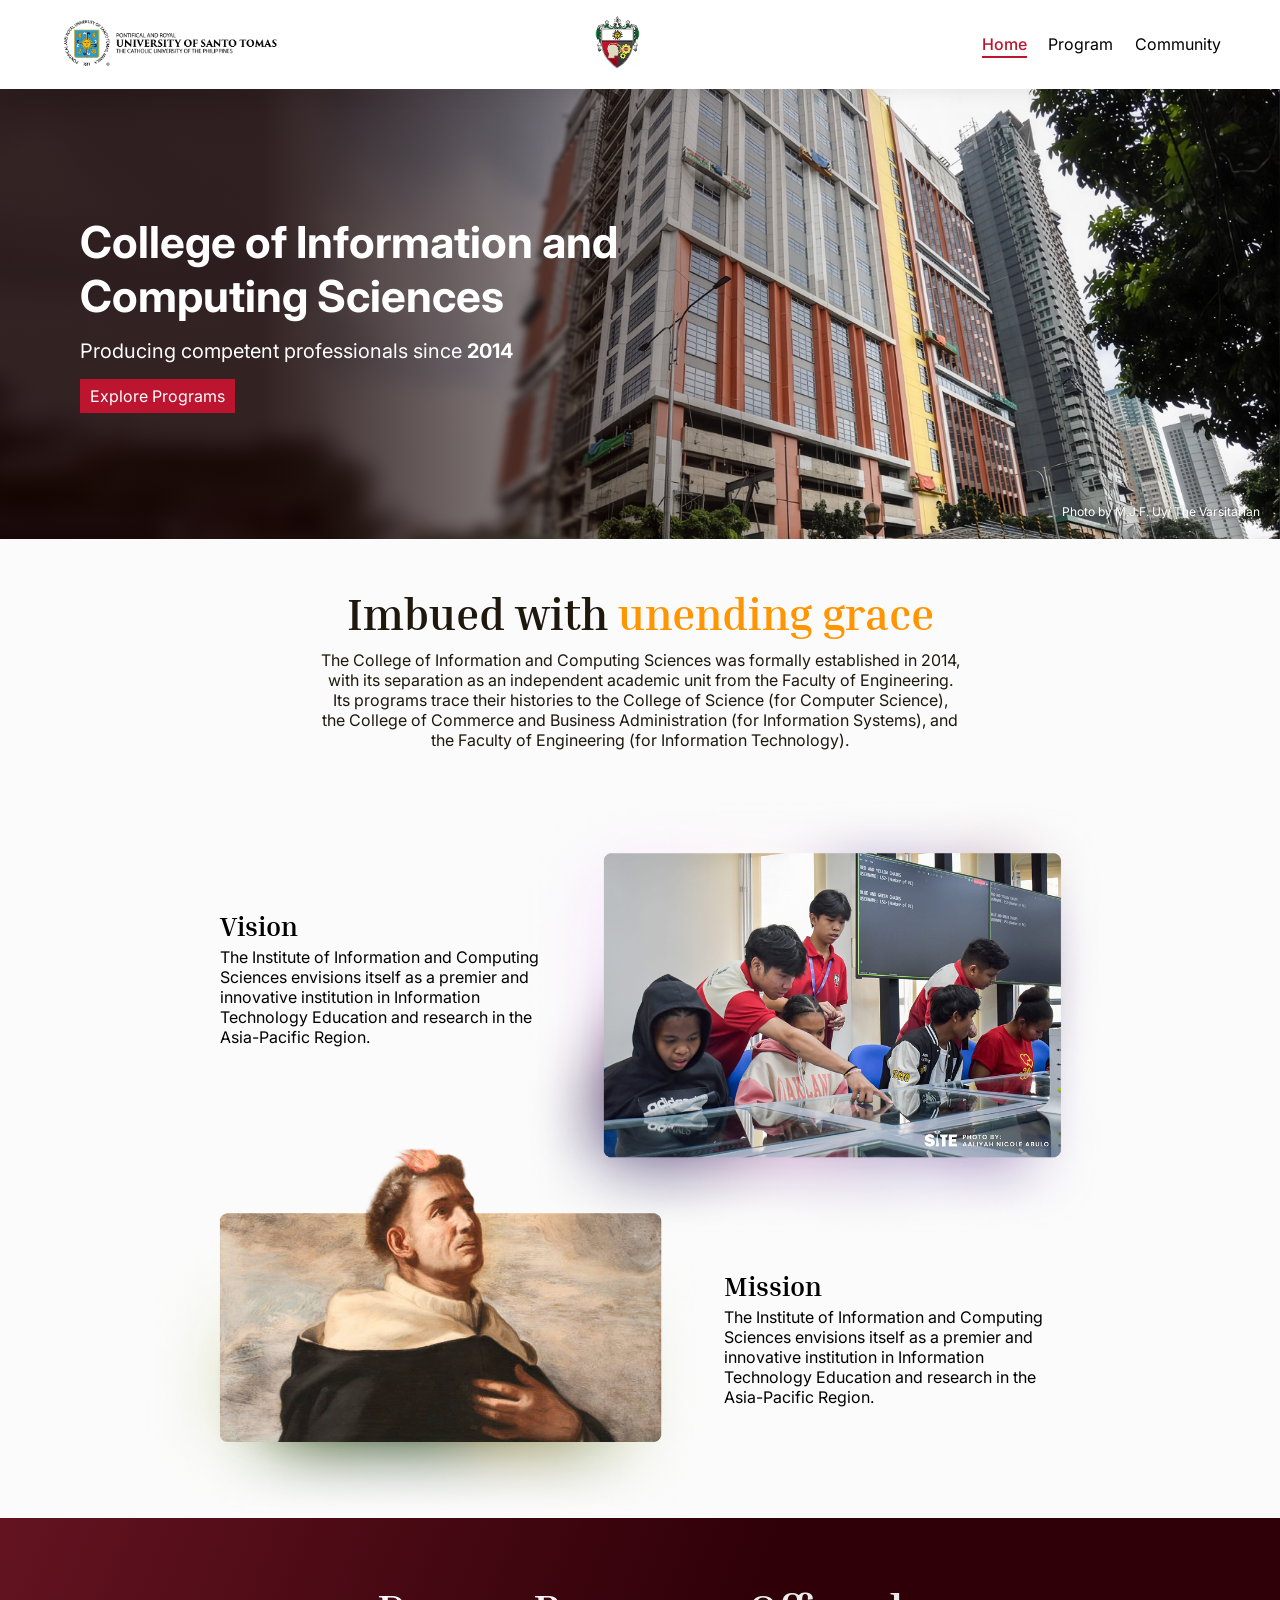
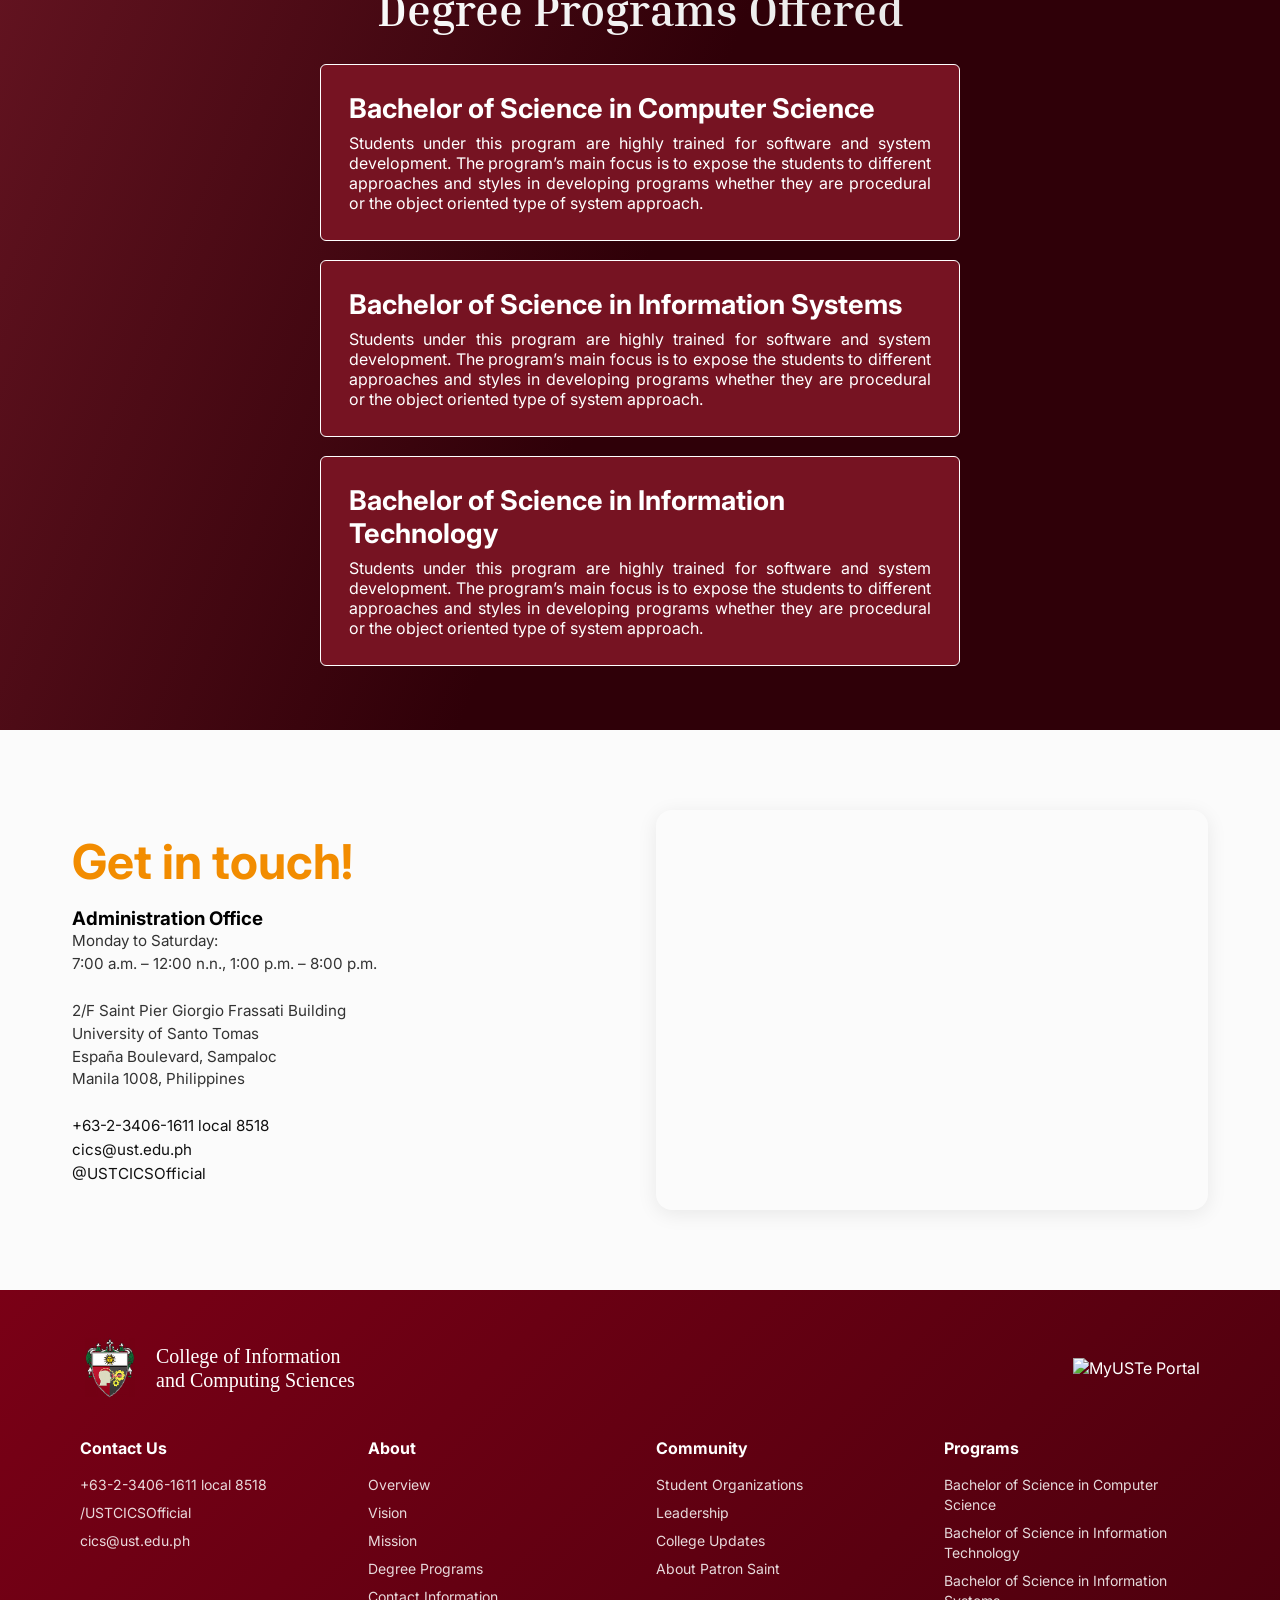
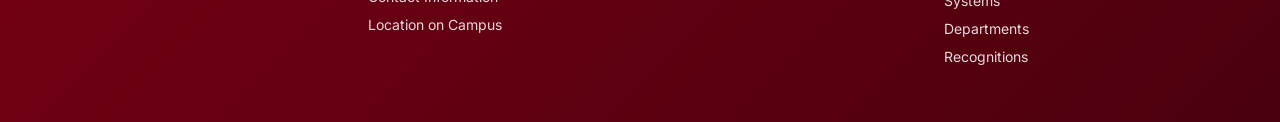
==== commit d65ec64e: "fix footer and header links" ====
--- a/index.html
+++ b/index.html
@@ -35,6 +35,7 @@
     </header>
 
     <section class="hero">
+        <p class="floating-lb-credit-subtext">Photo by M.J.F. Uy/ The Varsitarian</p>
         <div class="bgGradient"></div>
         <div class="heroText">
             <h1>College of Information and Computing Sciences</h1>
@@ -45,15 +46,15 @@
             </div>
         </div>
     </section>
-    <section class="aboutCICS">
+    <section id="overview" class="aboutCICS">
         <div class="unending-grace-section">
             <h1>Imbued with <span class="yellowText">unending grace</span></h1>
             <p>The College of Information and Computing Sciences was formally established in 2014, with its separation as an independent academic unit from the Faculty of Engineering. Its programs trace their histories to the College of Science (for Computer Science), the College of Commerce and Business Administration (for Information Systems), and the Faculty of Engineering (for Information Technology).</p>
         </div>
     </section>
-    <section class="mv-container">
+    <section id="mission-vision" class="mv-container">
         <div class="mv-imgtext-cont">
-            <div class="mv-textcont">
+            <div id="vision" class="mv-textcont">
                 <h2>Vision</h2>
                 <p>The Institute of Information and Computing Sciences envisions itself as a premier and innovative institution in Information Technology Education and research in the Asia-Pacific Region.</p>
             </div>
@@ -65,14 +66,14 @@
             <div class="mv-imagecont mv-imagecont-2">
                 <img style="bottom: 0; right:0px;" src="./public/image%20mission.png" alt="Saint Vincent Ferrer">
             </div>
-            <div class="mv-textcont">
+            <div  class="mv-textcont">
                 <h2>Mission</h2>
                 <p>The Institute of Information and Computing Sciences envisions itself as a premier and innovative institution in Information Technology Education and research in the Asia-Pacific Region.</p>
             </div>
         </div>
     </section>
 
-    <section class="degrees-offered-cont">
+    <section id="degree-programs" class="degrees-offered-cont">
         <h1>Degree Programs Offered</h1>
         <div class="degrees-offered-inner">
             <div class="degrees-offered-chip">
@@ -91,7 +92,7 @@
         </div>
     </section>
 
-    <section class="contact-section">
+    <section id="contact-loc" class="contact-section">
         <div class="contact-info">
             <h1 class="yellowText title">Get in touch!</h1>
 
@@ -131,8 +132,8 @@
             <div class="brand">
                 <img src="./public/cics%20logo.png" alt="CICS Logo" class="brand-logo">
                 <span class="brand-text">
-                    College of Information<br>and Computing Sciences
-                </span>
+            College of Information<br>and Computing Sciences
+        </span>
             </div>
             <div class="portal-link">
                 <img src="./public/myuste%20portal%20logo.png" alt="MyUSTe Portal" class="portal-logo">
@@ -152,33 +153,33 @@
             <div class="footer-col">
                 <h3 class="footer-heading">About</h3>
                 <ul class="footer-links">
-                    <li><a href="/index.html#overview">Overview</a></li>
-                    <li><a href="/index.html#vision">Vision</a></li>
-                    <li><a href="/index.html#mission">Mission</a></li>
-                    <li><a href="/program.html#degree-programs">Degree Programs</a></li>
-                    <li><a href="/index.html#contact-info">Contact Information</a></li>
-                    <li><a href="/index.html#location">Location on Campus</a></li>
+                    <li><a href="./index.html#overview">Overview</a></li>
+                    <li><a href="./index.html#mission-vision">Vision</a></li>
+                    <li><a href="./index.html#mission-vision">Mission</a></li>
+                    <li><a href="./index.html#degree-programs">Degree Programs</a></li>
+                    <li><a href="./index.html#contact-loc">Contact Information</a></li>
+                    <li><a href="./index.html#contact-loc">Location on Campus</a></li>
                 </ul>
             </div>
 
             <div class="footer-col">
                 <h3 class="footer-heading">Community</h3>
                 <ul class="footer-links">
-                      <li><a href="/community.html#student-organizations">Student Organizations</a></li>
-                    <li><a href="/community.html#leadership">Leadership</a></li>
-                    <li><a href="/community.html#updates">College Updates</a></li>
-                    <li><a href="/community.html#patron-saint">Patron Saint</a></li>
+                    <li><a href="./community.html#organizations">Student Organizations</a></li>
+                    <li><a href="./community.html#leadership">Leadership</a></li>
+                    <li><a href="./community.html#updates">College Updates</a></li>
+                    <li><a href="./community.html#patron-saint">About Patron Saint</a></li>
                 </ul>
             </div>
 
             <div class="footer-col">
                 <h3 class="footer-heading">Programs</h3>
                 <ul class="footer-links">
-                    <li><a href="/program.html#bscs">Bachelor of Science in Computer Science</a></li>
-                    <li><a href="/program.html#bsit">Bachelor of Science in Information Technology</a></li>
-                    <li><a href="/program.html#bsis">Bachelor of Science in Information Systems</a></li>
-                    <li><a href="/program.html#departments">Departments</a></li>
-                    <li><a href="/program.html#recognitions">Recognitions</a></li>
+                    <li><a href="./program.html#degreesoffered">Bachelor of Science in Computer Science</a></li>
+                    <li><a href="./program.html#degreesoffered">Bachelor of Science in Information Technology</a></li>
+                    <li><a href="./program.html#degreesoffered">Bachelor of Science in Information Systems</a></li>
+                    <li><a href="./program.html#department">Departments</a></li>
+                    <li><a href="./program.html#recognitions">Recognitions</a></li>
                 </ul>
             </div>
         </div>
--- a/css/index.css
+++ b/css/index.css
@@ -7,6 +7,17 @@
     padding: 0 5rem;
     align-items: center;
     position: relative;
+}
+
+.floating-lb-credit-subtext{
+    position: absolute;
+    bottom: 20px;
+    right:20px;
+    z-index: 1;
+    text-align: center;
+    color: white;
+    font-size: 0.75rem;
+    text-shadow: 0 0 4px rgba(0, 0, 0, 0.25);
 }
 
 .heroText{
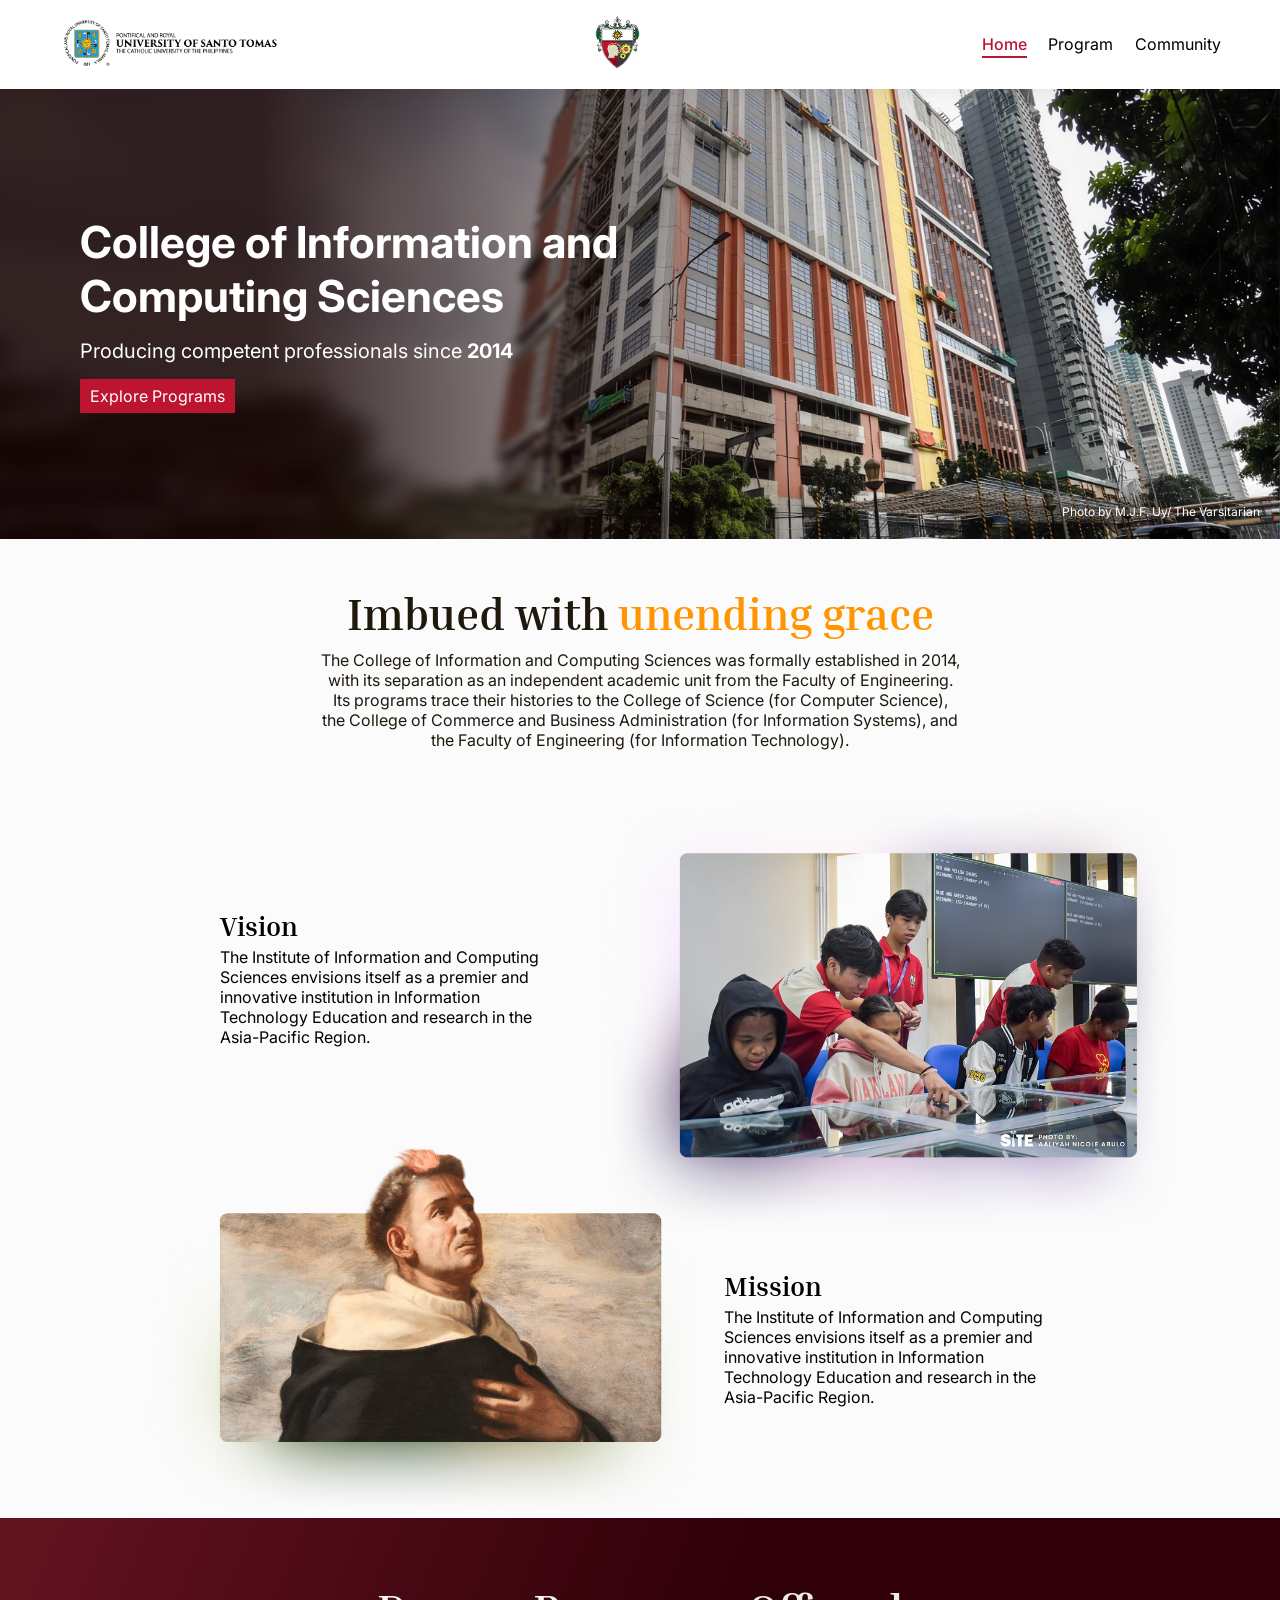
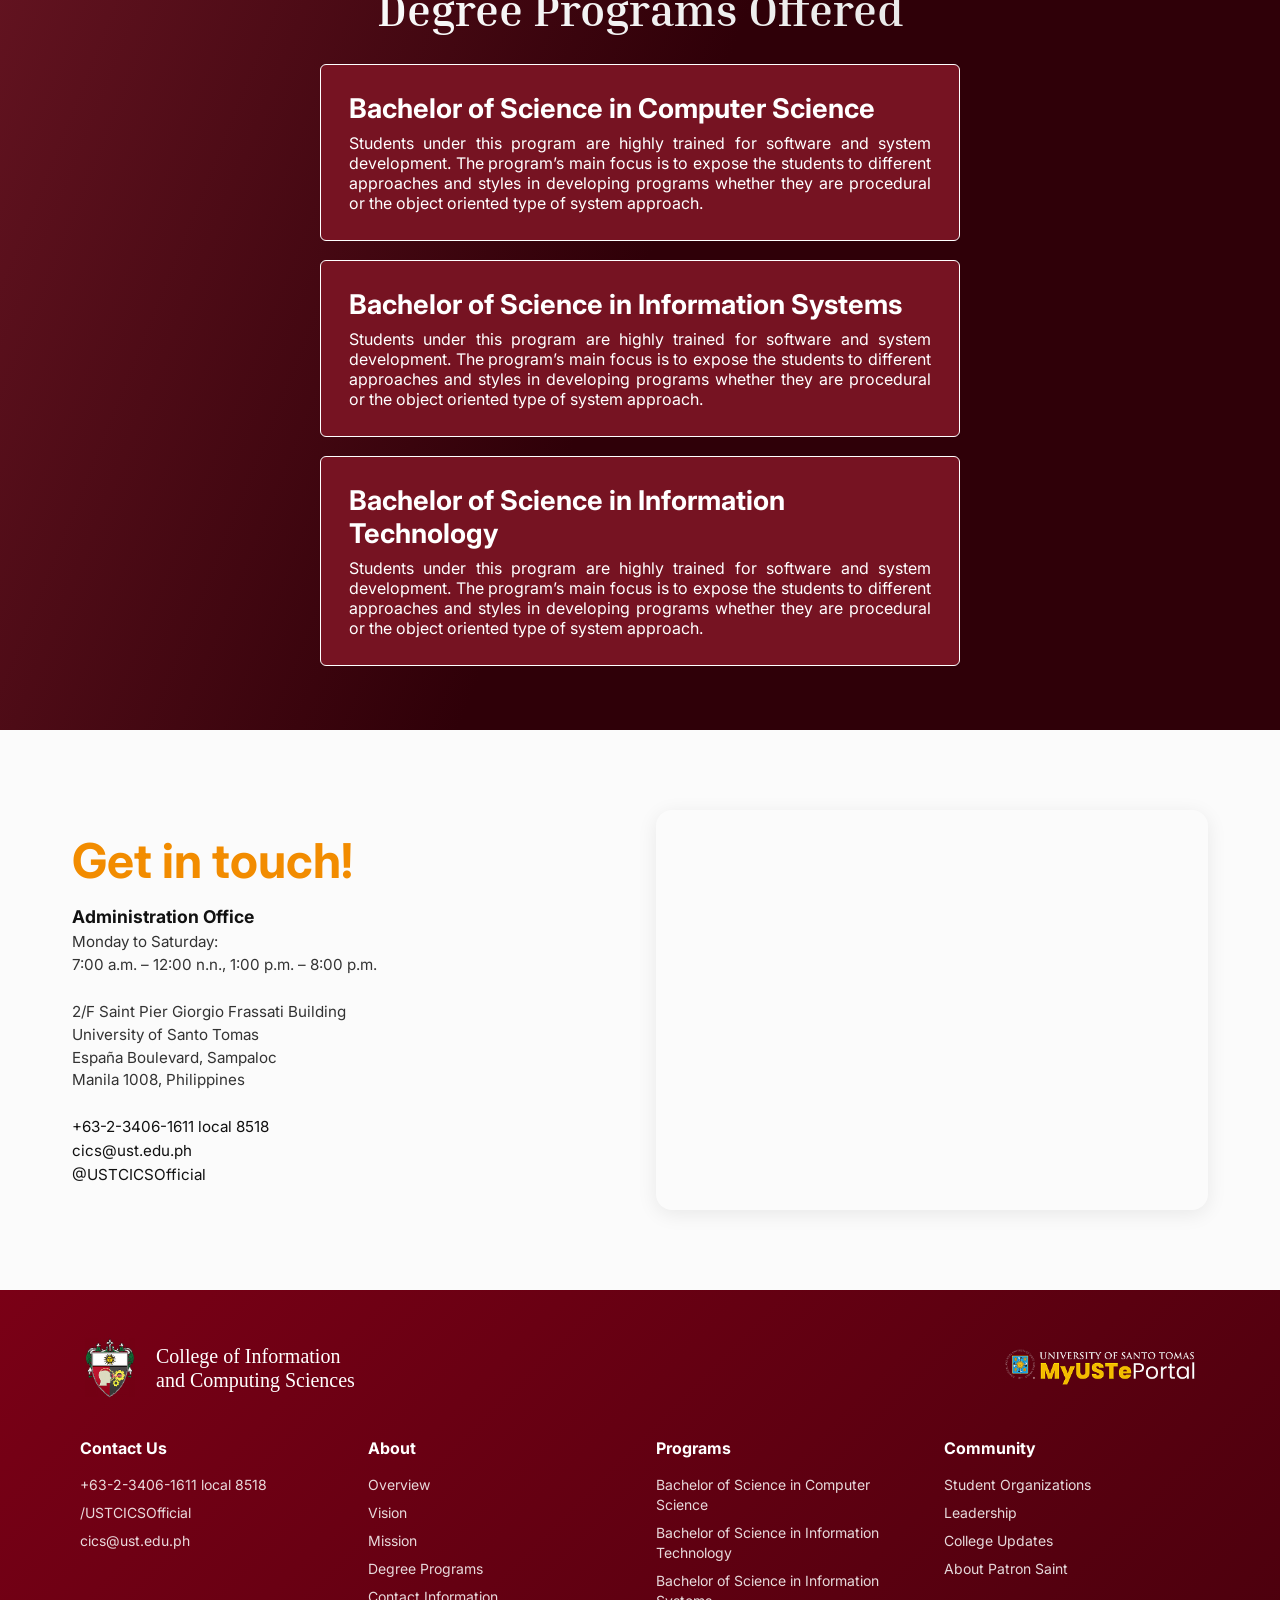
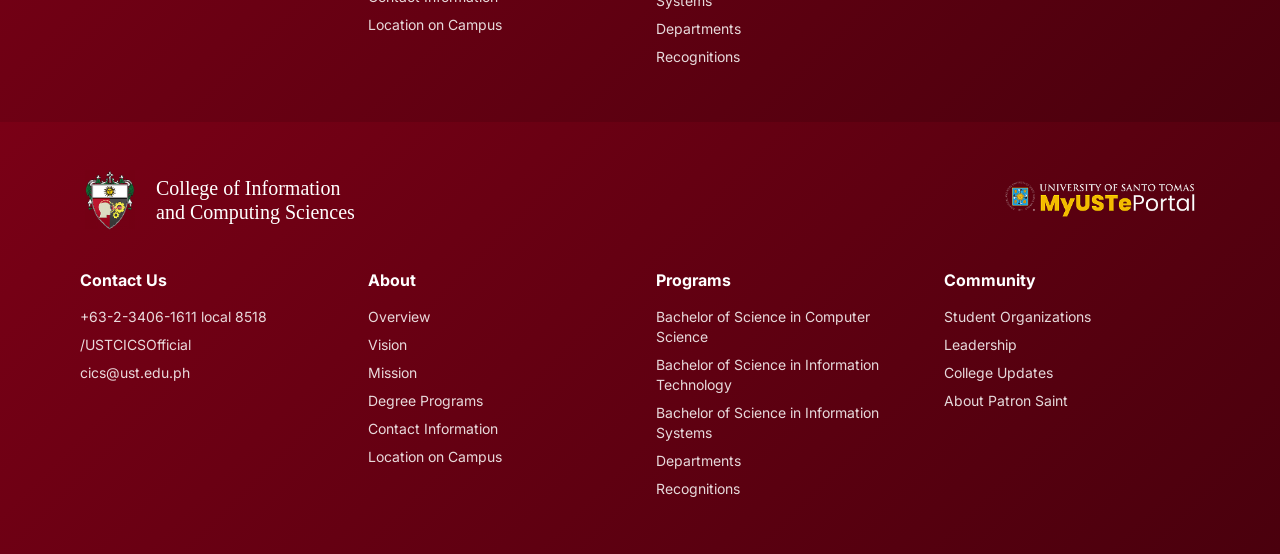
==== commit f6c38cdf: "add image, fix overflow images, and fix footer" ====
--- a/index.html
+++ b/index.html
@@ -3,7 +3,7 @@
 <head>
     <meta charset="UTF-8">
     <meta name="viewport" content="width=device-width, initial-scale=1.0">
-    <title>Home Test | UST CICS</title>
+    <title>Home | UST CICS</title>
     <link rel="stylesheet" href="./css/global.css">
     <link rel="preconnect" href="https://fonts.googleapis.com">
     <link rel="preconnect" href="https://fonts.gstatic.com" crossorigin>
@@ -59,7 +59,7 @@
                 <p>The Institute of Information and Computing Sciences envisions itself as a premier and innovative institution in Information Technology Education and research in the Asia-Pacific Region.</p>
             </div>
             <div class="mv-imagecont mv-imagecont-1">
-                <img style="right:-45px;" src="./public/image%20vision.png" alt="Saint Vincent Ferrer">
+                <img src="./public/image%20vision.png" alt="Saint Vincent Ferrer">
             </div>
         </div>
         <div class="mv-imgtext-cont">
@@ -163,16 +163,6 @@
             </div>
 
             <div class="footer-col">
-                <h3 class="footer-heading">Community</h3>
-                <ul class="footer-links">
-                    <li><a href="./community.html#organizations">Student Organizations</a></li>
-                    <li><a href="./community.html#leadership">Leadership</a></li>
-                    <li><a href="./community.html#updates">College Updates</a></li>
-                    <li><a href="./community.html#patron-saint">About Patron Saint</a></li>
-                </ul>
-            </div>
-
-            <div class="footer-col">
                 <h3 class="footer-heading">Programs</h3>
                 <ul class="footer-links">
                     <li><a href="./program.html#degreesoffered">Bachelor of Science in Computer Science</a></li>
@@ -182,6 +172,75 @@
                     <li><a href="./program.html#recognitions">Recognitions</a></li>
                 </ul>
             </div>
+
+            <div class="footer-col">
+                <h3 class="footer-heading">Community</h3>
+                <ul class="footer-links">
+                    <li><a href="./community.html#organizations">Student Organizations</a></li>
+                    <li><a href="./community.html#leadership">Leadership</a></li>
+                    <li><a href="./community.html#updates">College Updates</a></li>
+                    <li><a href="./community.html#patron-saint">About Patron Saint</a></li>
+                </ul>
+            </div>
+
+        </div>
+    </footer>
+    <footer class="site-footer">
+        <div class="footer-top">
+            <div class="brand">
+                <img src="./public/cics%20logo.png" alt="CICS Logo" class="brand-logo">
+                <span class="brand-text">
+            College of Information<br>and Computing Sciences
+        </span>
+            </div>
+            <div class="portal-link">
+                <img src="./public/myuste%20portal%20logo.png" alt="MyUSTe Portal" class="portal-logo">
+            </div>
+        </div>
+
+        <div class="footer-grid">
+            <div class="footer-col">
+                <h3 class="footer-heading">Contact Us</h3>
+                <ul class="footer-links">
+                    <li><a href="tel:+63234061611,8518">+63-2-3406-1611 local 8518</a></li>
+                    <li><a href="https://facebook.com/USTCICSOfficial" target="_blank" rel="noopener noreferrer">/USTCICSOfficial</a></li>
+                    <li><a href="mailto:cics@ust.edu.ph">cics@ust.edu.ph</a></li>
+                </ul>
+            </div>
+
+            <div class="footer-col">
+                <h3 class="footer-heading">About</h3>
+                <ul class="footer-links">
+                    <li><a href="./index.html#overview">Overview</a></li>
+                    <li><a href="./index.html#mission-vision">Vision</a></li>
+                    <li><a href="./index.html#mission-vision">Mission</a></li>
+                    <li><a href="./index.html#degree-programs">Degree Programs</a></li>
+                    <li><a href="./index.html#contact-loc">Contact Information</a></li>
+                    <li><a href="./index.html#contact-loc">Location on Campus</a></li>
+                </ul>
+            </div>
+
+            <div class="footer-col">
+                <h3 class="footer-heading">Programs</h3>
+                <ul class="footer-links">
+                    <li><a href="./program.html#degreesoffered">Bachelor of Science in Computer Science</a></li>
+                    <li><a href="./program.html#degreesoffered">Bachelor of Science in Information Technology</a></li>
+                    <li><a href="./program.html#degreesoffered">Bachelor of Science in Information Systems</a></li>
+                    <li><a href="./program.html#department">Departments</a></li>
+                    <li><a href="./program.html#recognitions">Recognitions</a></li>
+                </ul>
+            </div>
+
+            <div class="footer-col">
+                <h3 class="footer-heading">Community</h3>
+                <ul class="footer-links">
+                    <li><a href="./community.html#organizations">Student Organizations</a></li>
+                    <li><a href="./community.html#leadership">Leadership</a></li>
+                    <li><a href="./community.html#updates">College Updates</a></li>
+                    <li><a href="./community.html#patron-saint">About Patron Saint</a></li>
+                </ul>
+            </div>
+
         </div>
     </footer>
 </body>
--- a/css/index.css
+++ b/css/index.css
@@ -1,18 +1,31 @@
+/* Universal Overflow Prevention & Box-Sizing */
+*, *::before, *::after {
+    box-sizing: border-box;
+}
+
+body {
+    overflow-x: hidden;
+    margin: 0;
+    padding: 0;
+}
+
 .hero{
     background-image: url('../public/cics building hero image.png');
     background-size: cover;
+    background-position: center;
     height: 450px;
     display: grid;
     grid-template-columns: 1fr 1fr;
     padding: 0 5rem;
     align-items: center;
     position: relative;
+    width: 100%;
 }
 
 .floating-lb-credit-subtext{
     position: absolute;
     bottom: 20px;
-    right:20px;
+    right: 20px;
     z-index: 1;
     text-align: center;
     color: white;
@@ -22,7 +35,8 @@
 
 .heroText{
     display: flex;
-    width: 35rem;
+    max-width: 35rem;
+    width: 100%;
     flex-direction: column;
     align-items: flex-start;
     gap: 1rem;
@@ -51,11 +65,11 @@
     width: 70%;
     height: 100%;
     transform: scaleX(-1);
-    content: " ";
     position: absolute;
     background: linear-gradient(270deg, rgba(20, 1, 1, 0.86) 29.24%, rgba(48, 3, 3, 0.00) 100%);
 }
 
+/* Untouched button styling as requested */
 .underline-button{
     position: absolute;
     bottom: 0;
@@ -66,6 +80,10 @@
     background: #fff;
 }
 
+.yellowText {
+    color: #FF9500;
+}
+
 .unending-grace-section{
     display: flex;
     max-width: 40rem;
@@ -119,7 +137,7 @@
 }
 
 .mv-textcont{
-    flex:1;
+    flex: 1;
     align-self: center;
 }
 
@@ -130,12 +148,14 @@
 }
 
 .mv-imagecont img{
-    position:absolute;
+    position: absolute;
     max-width: 115%;
+    object-fit: contain;
 }
 
 .mv-imgtext-cont{
     display: flex;
+    width: 100%;
 }
 
 .degrees-offered-cont{
@@ -147,6 +167,7 @@
     align-self: stretch;
     background: linear-gradient(112deg, #781B2A -18.59%, #2F0008 48.91%);
     color: white;
+    width: 100%;
 }
 
 .degrees-offered-cont h1{
@@ -194,6 +215,7 @@
     text-align: justify;
     font-size: 1rem;
 }
+
 /* Base Layout Styles */
 .contact-section {
     display: flex;
@@ -201,6 +223,7 @@
     justify-content: space-between;
     gap: 2rem;
     max-width: 1200px;
+    width: 100%;
     margin: 0 auto;
     padding: 5rem 2rem;
     font-family: system-ui, -apple-system, sans-serif;
@@ -211,13 +234,13 @@
 }
 
 .title {
-    color: #f28c00; /* Warm orange matching mockup */
+    color: #f28c00;
     font-size: 3rem;
     font-weight: 700;
     margin-bottom: 1rem;
 }
 
-.office-details h2 {
+.office-details h3 {
     font-size: 1.1rem;
     font-weight: 700;
     color: #111;
@@ -253,11 +276,14 @@
     text-decoration: underline;
 }
 
-/* Map Wrapper & Styling */
+.mv-imagecont-1{
+    right:-45px;
+}
+
 .map-wrapper {
     flex: 1;
     height: 400px;
-    border-radius: 16px; /* Rounded corners matching mockup */
+    border-radius: 16px;
     overflow: hidden;
     box-shadow: 0 4px 20px rgba(0, 0, 0, 0.08);
 }
@@ -266,7 +292,13 @@
     width: 100%;
     height: 100%;
     border: 0;
-    pointer-events: none; /* Disables drag/zoom controls */
+    pointer-events: none;
+}
+
+@media (max-width: 1070px) {
+    .mv-imagecont-1{
+        right:5%;
+    }
 }
 
 /* Responsive collapse for small screens */
@@ -281,7 +313,6 @@
     }
 }
 
-
 @media (max-width: 700px) {
     .mv-imgtext-cont{
         flex-direction: column;
@@ -290,25 +321,28 @@
         flex-direction: column-reverse;
     }
     .mv-container{
-        max-width: 24rem;
+        max-width: 100%;
+        width: 100%;
+        padding: 0 1rem;
         text-align: center;
+    }
+
+    .mv-imagecont-1{
+        right: 14px;
     }
     .mv-imagecont{
         position: relative;
         width: 100%;
-        height: fit-content;
+        height: auto;
     }
     .mv-imagecont img{
         position: relative;
-        width: 130%;
-        height: fit-content;
-    }
-    .mv-imagecont-1 img{
-        transform: translate(-85px,10px);
-    }
-    .mv-imagecont-2 img{
-        transform: translate(-35px,10px);
-    }
+        width: 100%;
+        max-width: 100%;
+        height: auto;
+        transform: none !important;
+    }
+
     h1, h1 span{
         font-size: 2rem !important;
     }
@@ -323,9 +357,10 @@
 
     .contact-section{
         align-items: baseline;
+        padding: 3rem 1rem;
     }
     .hero{
-        padding: 4rem 2rem;
+        padding: 4rem 1.5rem;
         display: flex;
         background-position: center;
     }
@@ -336,11 +371,12 @@
     }
 
     .map-wrapper{
-        height: 30%;
+        height: 300px;
+        width: 100%;
     }
 
     .bgGradient{
         background: linear-gradient(270deg, rgba(20, 1, 1, 0.86) 29.24%, rgba(48, 3, 3, 0.00) 100%);
-        width: 500px;
+        width: 100%;
     }
 }
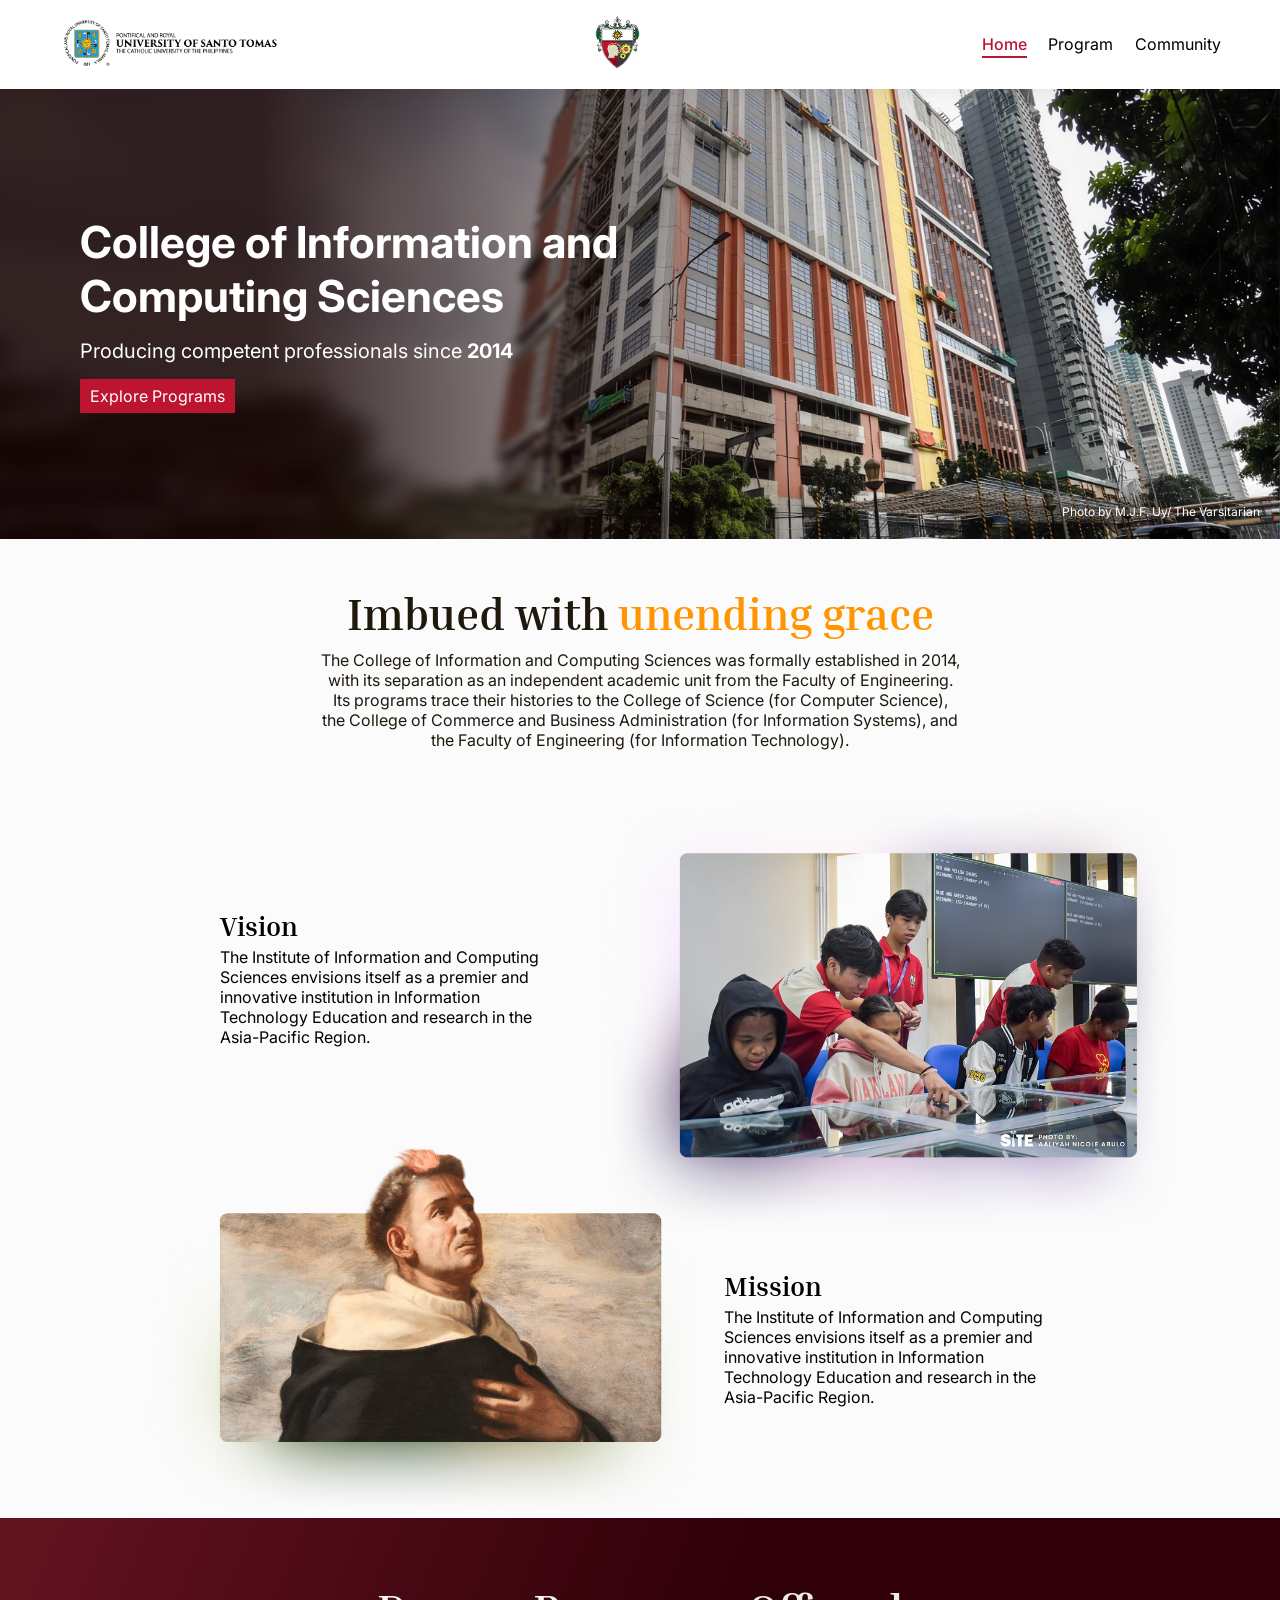
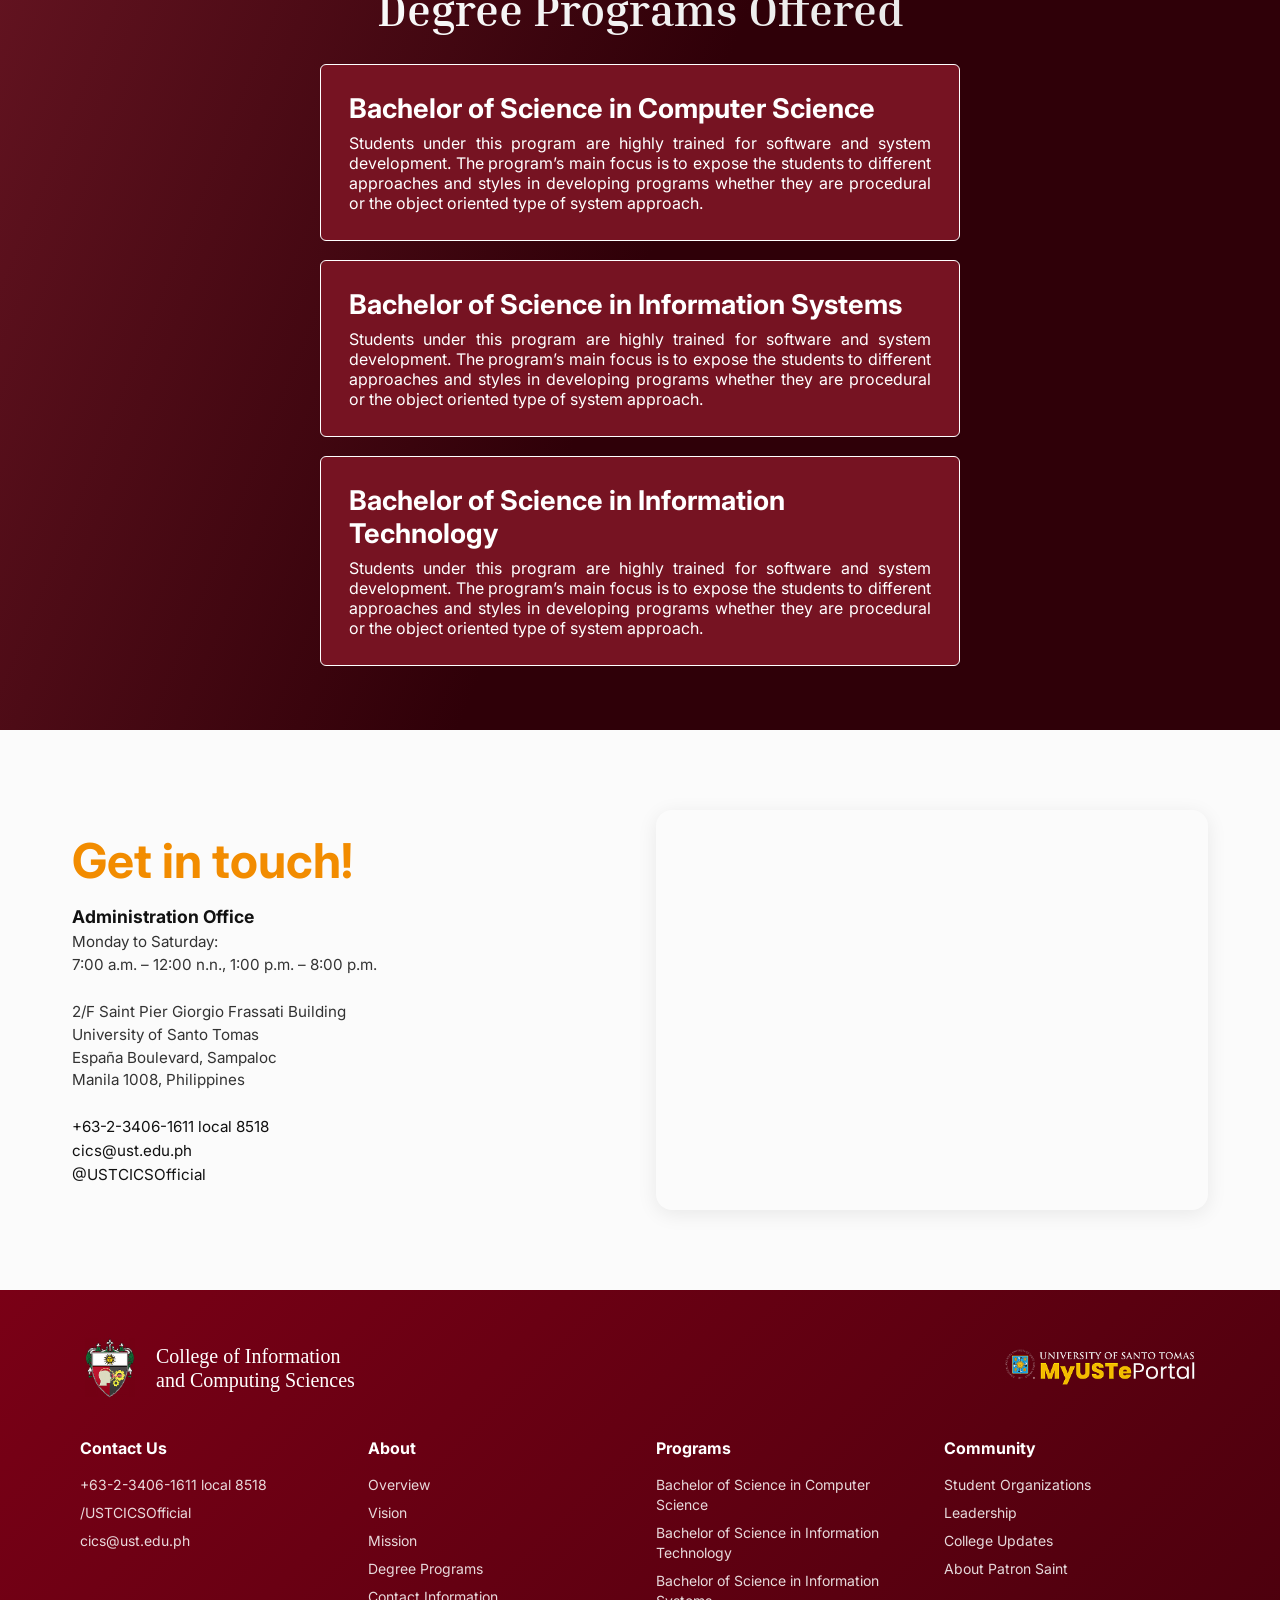
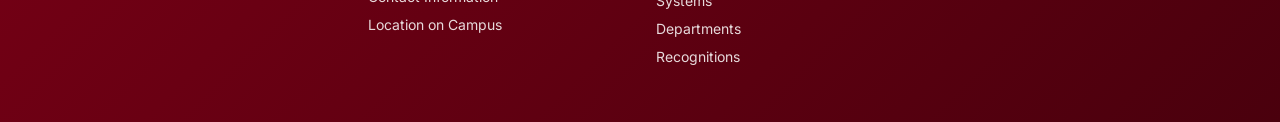
==== commit c4b553ca: "remove duplicate repository" ====
--- a/index.html
+++ b/index.html
@@ -4,6 +4,34 @@
     <meta charset="UTF-8">
     <meta name="viewport" content="width=device-width, initial-scale=1.0">
     <title>Home | UST CICS</title>
+
+    <link rel="icon" type="image/png" href="./public/icon/favicon-96x96.png" sizes="96x96" />
+    <link rel="icon" type="image/svg+xml" href="./public/icon/favicon.svg" />
+    <link rel="shortcut icon" href="./public/icon/favicon.ico" />
+    <link rel="apple-touch-icon" sizes="180x180" href="./public/icon/apple-touch-icon.png" />
+    <meta name="apple-mobile-web-app-title" content="CICS Website" />
+    <link rel="manifest" href="./public/icon/site.webmanifest" />
+
+    <!-- Primary Meta Tags -->
+    <meta name="title" content="College of Information and Computing Sciences | UST" />
+    <meta name="description" content="The College of Information and Computing Sciences was formally established in 2014, with its separation as an independent academic unit from the Faculty of Engineering. Its programs trace their histories to the College of Science (for Computer Science), the College of Commerce and Business Administration (for Information Systems), and the Faculty of Engineering (for Information Technology)." />
+
+    <!-- Open Graph / Facebook -->
+    <meta property="og:type" content="website" />
+    <meta property="og:url" content="https://lancefrancisco25.github.io/CICS-Website" />
+    <meta property="og:title" content="College of Information and Computing Sciences | UST" />
+    <meta property="og:description" content="The College of Information and Computing Sciences was formally established in 2014, with its separation as an independent academic unit from the Faculty of Engineering. Its programs trace their histories to the College of Science (for Computer Science), the College of Commerce and Business Administration (for Information Systems), and the Faculty of Engineering (for Information Technology)." />
+    <meta property="og:image" content="https://res.cloudinary.com/dwadpvazk/image/upload/v1790812883/banner_img_socmed_gyn2f4.png" />
+
+    <!-- X (Twitter) -->
+    <meta property="twitter:card" content="summary_large_image" />
+    <meta property="twitter:url" content="https://lancefrancisco25.github.io/CICS-Website" />
+    <meta property="twitter:title" content="College of Information and Computing Sciences | UST" />
+    <meta property="twitter:description" content="The College of Information and Computing Sciences was formally established in 2014, with its separation as an independent academic unit from the Faculty of Engineering. Its programs trace their histories to the College of Science (for Computer Science), the College of Commerce and Business Administration (for Information Systems), and the Faculty of Engineering (for Information Technology)." />
+    <meta property="twitter:image" content="https://res.cloudinary.com/dwadpvazk/image/upload/v1790812883/banner_img_socmed_gyn2f4.png" />
+
+    <!-- Meta Tags Generated with https://metatags.io -->
+
     <link rel="stylesheet" href="./css/global.css">
     <link rel="preconnect" href="https://fonts.googleapis.com">
     <link rel="preconnect" href="https://fonts.gstatic.com" crossorigin>
@@ -185,63 +213,5 @@
 
         </div>
     </footer>
-    <footer class="site-footer">
-        <div class="footer-top">
-            <div class="brand">
-                <img src="./public/cics%20logo.png" alt="CICS Logo" class="brand-logo">
-                <span class="brand-text">
-            College of Information<br>and Computing Sciences
-        </span>
-            </div>
-            <div class="portal-link">
-                <img src="./public/myuste%20portal%20logo.png" alt="MyUSTe Portal" class="portal-logo">
-            </div>
-        </div>
-
-        <div class="footer-grid">
-            <div class="footer-col">
-                <h3 class="footer-heading">Contact Us</h3>
-                <ul class="footer-links">
-                    <li><a href="tel:+63234061611,8518">+63-2-3406-1611 local 8518</a></li>
-                    <li><a href="https://facebook.com/USTCICSOfficial" target="_blank" rel="noopener noreferrer">/USTCICSOfficial</a></li>
-                    <li><a href="mailto:cics@ust.edu.ph">cics@ust.edu.ph</a></li>
-                </ul>
-            </div>
-
-            <div class="footer-col">
-                <h3 class="footer-heading">About</h3>
-                <ul class="footer-links">
-                    <li><a href="./index.html#overview">Overview</a></li>
-                    <li><a href="./index.html#mission-vision">Vision</a></li>
-                    <li><a href="./index.html#mission-vision">Mission</a></li>
-                    <li><a href="./index.html#degree-programs">Degree Programs</a></li>
-                    <li><a href="./index.html#contact-loc">Contact Information</a></li>
-                    <li><a href="./index.html#contact-loc">Location on Campus</a></li>
-                </ul>
-            </div>
-
-            <div class="footer-col">
-                <h3 class="footer-heading">Programs</h3>
-                <ul class="footer-links">
-                    <li><a href="./program.html#degreesoffered">Bachelor of Science in Computer Science</a></li>
-                    <li><a href="./program.html#degreesoffered">Bachelor of Science in Information Technology</a></li>
-                    <li><a href="./program.html#degreesoffered">Bachelor of Science in Information Systems</a></li>
-                    <li><a href="./program.html#department">Departments</a></li>
-                    <li><a href="./program.html#recognitions">Recognitions</a></li>
-                </ul>
-            </div>
-
-            <div class="footer-col">
-                <h3 class="footer-heading">Community</h3>
-                <ul class="footer-links">
-                    <li><a href="./community.html#organizations">Student Organizations</a></li>
-                    <li><a href="./community.html#leadership">Leadership</a></li>
-                    <li><a href="./community.html#updates">College Updates</a></li>
-                    <li><a href="./community.html#patron-saint">About Patron Saint</a></li>
-                </ul>
-            </div>
-
-        </div>
-    </footer>
 </body>
 </html>
